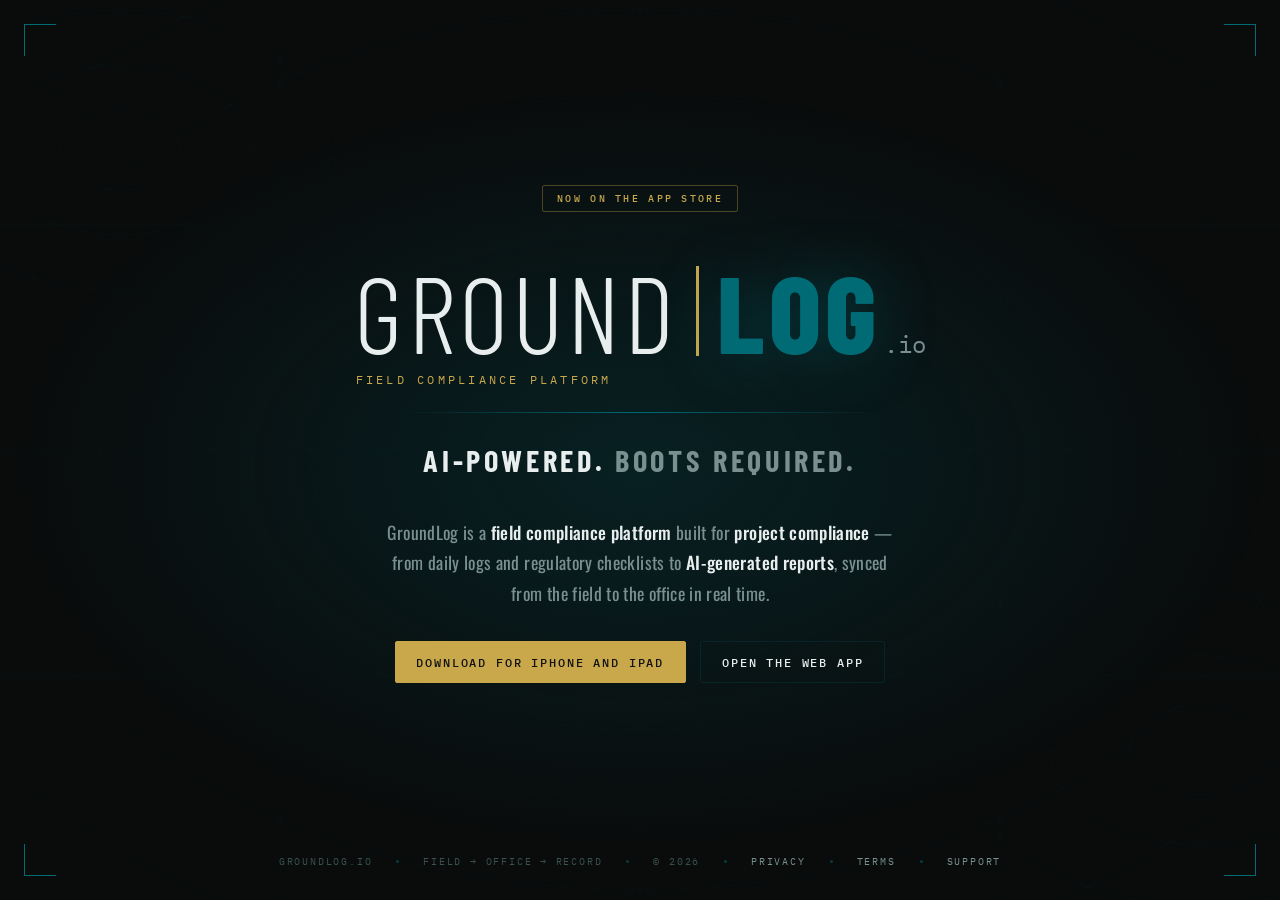
==== index.html @ f44529e0 "Homepage: Now on the App Store (download + web app buttons, footer links to privacy / terms / suppor" ====
<!DOCTYPE html>
<html lang="en">
<head>
  <meta charset="UTF-8" />
  <meta name="viewport" content="width=device-width, initial-scale=1.0" />
  <title>GroundLog — AI-powered. Boots required.</title>
  <meta name="description" content="GroundLog is the field compliance platform built for environmental inspectors. AI-powered reporting, built from the ground up." />
  <link rel="preconnect" href="https://fonts.googleapis.com" />
  <link rel="preconnect" href="https://fonts.gstatic.com" crossorigin />
  <link href="https://fonts.googleapis.com/css2?family=Barlow+Condensed:wght@300;400;600;700;800;900&family=IBM+Plex+Mono:wght@400;500&family=Oswald:wght@400;500;600;700&display=swap" rel="stylesheet" />
  <style>
    *, *::before, *::after { box-sizing: border-box; margin: 0; padding: 0; }

    :root {
      --green: #006B75;
      --green-light: #00929f;
      --green-glow: rgba(0, 107, 117, 0.18);
      --amber: #C9A84C;
      --bg: #0a0c0c;
      --bg-2: #0f1313;
      --surface: #131818;
      --text: #e8eded;
      --text-muted: #7a9090;
      --border: rgba(0, 107, 117, 0.2);
    }

    html, body {
      height: 100%;
      background: var(--bg);
      color: var(--text);
      font-family: 'Oswald', sans-serif;
      overflow: hidden;
    }

    /* === TOPO TEXTURE BACKGROUND === */
    .bg-canvas {
      position: fixed;
      inset: 0;
      z-index: 0;
      overflow: hidden;
    }

    .bg-canvas svg {
      width: 100%;
      height: 100%;
      opacity: 0.09;
    }

    /* Radial glow center */
    .bg-glow {
      position: fixed;
      inset: 0;
      z-index: 1;
      background: radial-gradient(ellipse 70% 60% at 50% 52%, rgba(0,107,117,0.22) 0%, transparent 70%);
      pointer-events: none;
    }

    /* Horizontal scan line */
    .scan-line {
      position: fixed;
      left: 0; right: 0;
      height: 1px;
      background: linear-gradient(90deg, transparent, var(--green), transparent);
      opacity: 0;
      z-index: 2;
      animation: scan 8s ease-in-out infinite;
    }
    @keyframes scan {
      0%   { top: -2%; opacity: 0; }
      5%   { opacity: 0.4; }
      95%  { opacity: 0.15; }
      100% { top: 102%; opacity: 0; }
    }

    /* === LAYOUT === */
    .page {
      position: relative;
      z-index: 10;
      height: 100vh;
      display: flex;
      flex-direction: column;
      align-items: center;
      justify-content: center;
      padding: 2rem;
      gap: 0;
    }

    /* === BADGE === */
    .badge {
      font-family: 'IBM Plex Mono', monospace;
      font-size: 0.65rem;
      font-weight: 500;
      letter-spacing: 0.22em;
      text-transform: uppercase;
      color: var(--amber);
      border: 1px solid rgba(201, 168, 76, 0.35);
      padding: 0.35rem 0.9rem;
      border-radius: 2px;
      margin-bottom: 2.8rem;
      opacity: 0;
      animation: fadeUp 0.6s ease forwards 0.2s;
    }

    /* === WORDMARK === */
    .wordmark {
      display: flex;
      flex-direction: column;
      align-items: flex-start;
      gap: 0;
      margin-bottom: 1.6rem;
      opacity: 0;
      animation: fadeUp 0.7s ease forwards 0.5s;
    }

    .wordmark-row {
      display: flex;
      align-items: center;
      gap: 0;
      line-height: 1;
    }

    .wordmark-ground {
      font-family: 'Barlow Condensed', sans-serif;
      font-weight: 300;
      font-size: clamp(3.2rem, 10vw, 6.8rem);
      letter-spacing: 0.04em;
      color: var(--text);
      text-transform: uppercase;
    }

    .wordmark-bar {
      width: 3px;
      height: clamp(2.8rem, 8vw, 5.6rem);
      background: var(--amber);
      margin: 0 clamp(0.6rem, 1.5vw, 1.1rem);
      flex-shrink: 0;
    }

    .wordmark-log {
      font-family: 'Barlow Condensed', sans-serif;
      font-weight: 800;
      font-size: clamp(3.2rem, 10vw, 6.8rem);
      letter-spacing: 0.04em;
      color: var(--green);
      text-transform: uppercase;
      text-shadow: 0 0 60px rgba(0, 107, 117, 0.45);
    }

    .wordmark-io {
      font-family: 'IBM Plex Mono', monospace;
      font-weight: 400;
      font-size: clamp(0.9rem, 2.2vw, 1.5rem);
      color: var(--text-muted);
      align-self: flex-end;
      margin-bottom: 0.6rem;
      margin-left: 0.2rem;
    }

    .wordmark-sub {
      font-family: 'IBM Plex Mono', monospace;
      font-weight: 400;
      font-size: clamp(0.55rem, 1.1vw, 0.72rem);
      letter-spacing: 0.28em;
      text-transform: uppercase;
      color: var(--amber);
      margin-top: 0.4rem;
      padding-left: 0.1rem;
    }

    /* === RULE === */
    .rule {
      width: clamp(200px, 40vw, 480px);
      height: 1px;
      background: linear-gradient(90deg, transparent, var(--green), transparent);
      margin-bottom: 1.8rem;
      opacity: 0;
      animation: fadeIn 0.8s ease forwards 0.9s;
    }

    /* === TAGLINE === */
    .tagline {
      font-family: 'Barlow Condensed', sans-serif;
      font-weight: 700;
      font-size: clamp(1.1rem, 3.2vw, 1.9rem);
      letter-spacing: 0.12em;
      text-transform: uppercase;
      color: var(--text-muted);
      margin-bottom: 2.4rem;
      opacity: 0;
      animation: fadeUp 0.7s ease forwards 1s;
    }

    .tagline span {
      color: var(--text);
    }

    /* === DESCRIPTION === */
    .description {
      font-family: 'Oswald', sans-serif;
      font-weight: 400;
      font-size: clamp(0.9rem, 1.6vw, 1.1rem);
      line-height: 1.75;
      color: var(--text-muted);
      text-align: center;
      max-width: 520px;
      letter-spacing: 0.02em;
      margin-bottom: 3.2rem;
      opacity: 0;
      animation: fadeUp 0.7s ease forwards 1.2s;
    }

    .cta-row {
      display: flex;
      flex-wrap: wrap;
      justify-content: center;
      gap: 0.9rem;
      margin-top: -1.2rem;
      margin-bottom: 2rem;
      opacity: 0;
      animation: fadeUp 0.7s ease forwards 1.5s;
    }

    .cta {
      font-family: 'IBM Plex Mono', monospace;
      font-size: 0.72rem;
      font-weight: 500;
      letter-spacing: 0.16em;
      text-transform: uppercase;
      text-decoration: none;
      color: var(--text);
      border: 1px solid var(--border);
      padding: 0.8rem 1.3rem;
      border-radius: 2px;
      transition: border-color 0.2s ease, color 0.2s ease, background 0.2s ease;
    }

    .cta:hover, .cta:focus-visible { border-color: var(--green-light); color: #fff; }

    .cta-primary { color: #121212; background: var(--amber); border-color: var(--amber); }

    .cta-primary:hover, .cta-primary:focus-visible { background: #d8b95f; border-color: #d8b95f; color: #121212; }

    a.footer-item { color: var(--text-muted); text-decoration: none; transition: color 0.2s ease; }

    a.footer-item:hover, a.footer-item:focus-visible { color: var(--green-light); }

    .description strong {
      color: var(--text);
      font-weight: 500;
    }

    /* === FOOTER LINE === */
    .footer {
      position: fixed;
      bottom: 2rem;
      left: 0; right: 0;
      z-index: 10;
      display: flex;
      justify-content: center;
      align-items: center;
      gap: 1.5rem;
      opacity: 0;
      animation: fadeIn 0.8s ease forwards 1.6s;
    }

    .footer-item {
      font-family: 'IBM Plex Mono', monospace;
      font-size: 0.62rem;
      letter-spacing: 0.18em;
      text-transform: uppercase;
      color: #3a5050;
    }

    .footer-dot {
      width: 3px;
      height: 3px;
      border-radius: 50%;
      background: var(--green);
      opacity: 0.5;
    }

    /* === CORNER ACCENTS === */
    .corner {
      position: fixed;
      width: 32px;
      height: 32px;
      opacity: 0;
      animation: fadeIn 1s ease forwards 1.8s;
    }
    .corner-tl { top: 1.5rem; left: 1.5rem; border-top: 1px solid var(--green); border-left: 1px solid var(--green); }
    .corner-tr { top: 1.5rem; right: 1.5rem; border-top: 1px solid var(--green); border-right: 1px solid var(--green); }
    .corner-bl { bottom: 1.5rem; left: 1.5rem; border-bottom: 1px solid var(--green); border-left: 1px solid var(--green); }
    .corner-br { bottom: 1.5rem; right: 1.5rem; border-bottom: 1px solid var(--green); border-right: 1px solid var(--green); }

    /* === ANIMATIONS === */
    @keyframes fadeUp {
      from { opacity: 0; transform: translateY(18px); }
      to   { opacity: 1; transform: translateY(0); }
    }
    @keyframes fadeIn {
      from { opacity: 0; }
      to   { opacity: 1; }
    }

    /* === MOBILE === */
    @media (max-width: 480px) {
      html, body { height: auto; min-height: 100%; overflow: auto; }
      .page { justify-content: center; padding: 3rem 1.5rem 1.5rem; min-height: calc(100vh - 6rem); height: auto; }
      .corner { display: none; }
      .footer { position: relative; z-index: 10; bottom: auto; flex-wrap: wrap; gap: 0.8rem 1rem; padding: 0 1.5rem 2rem; }
    }

    @media (max-height: 720px) and (min-width: 481px) {
      html, body { height: auto; min-height: 100%; overflow: auto; }
      .page { height: auto; min-height: calc(100vh - 5rem); }
      .footer { position: relative; z-index: 10; bottom: auto; padding-bottom: 2rem; }
    }
  </style>
</head>
<body>

  <!-- Topographic background -->
  <div class="bg-canvas">
    <svg viewBox="0 0 1440 900" preserveAspectRatio="xMidYMid slice" xmlns="http://www.w3.org/2000/svg">
      <defs>
        <filter id="blur"><feGaussianBlur stdDeviation="0.8"/></filter>
      </defs>
      <g fill="none" stroke="#006B75" stroke-width="0.8" filter="url(#blur)">
        <!-- Topo contour lines -->
        <ellipse cx="720" cy="450" rx="80" ry="50"/>
        <ellipse cx="720" cy="450" rx="160" ry="100"/>
        <ellipse cx="720" cy="450" rx="240" ry="155"/>
        <ellipse cx="720" cy="450" rx="330" ry="215"/>
        <ellipse cx="720" cy="450" rx="430" ry="280"/>
        <ellipse cx="720" cy="450" rx="540" ry="355"/>
        <ellipse cx="720" cy="450" rx="660" ry="440"/>
        <ellipse cx="720" cy="450" rx="790" ry="530"/>
        <ellipse cx="720" cy="450" rx="940" ry="625"/>
        <ellipse cx="720" cy="450" rx="1110" ry="730"/>
        <ellipse cx="720" cy="450" rx="1310" ry="850"/>
        <!-- Off-center secondary cluster -->
        <ellipse cx="200" cy="150" rx="60" ry="40"/>
        <ellipse cx="200" cy="150" rx="130" ry="85"/>
        <ellipse cx="200" cy="150" rx="210" ry="140"/>
        <ellipse cx="1280" cy="750" rx="70" ry="45"/>
        <ellipse cx="1280" cy="750" rx="150" ry="95"/>
        <ellipse cx="1280" cy="750" rx="240" ry="155"/>
        <!-- Grid overlay -->
        <line x1="0" y1="225" x2="1440" y2="225"/>
        <line x1="0" y1="450" x2="1440" y2="450"/>
        <line x1="0" y1="675" x2="1440" y2="675"/>
        <line x1="360" y1="0" x2="360" y2="900"/>
        <line x1="720" y1="0" x2="720" y2="900"/>
        <line x1="1080" y1="0" x2="1080" y2="900"/>
      </g>
    </svg>
  </div>

  <div class="bg-glow"></div>
  <div class="scan-line"></div>

  <!-- Corner accents -->
  <div class="corner corner-tl"></div>
  <div class="corner corner-tr"></div>
  <div class="corner corner-bl"></div>
  <div class="corner corner-br"></div>

  <!-- Main content -->
  <div class="page">

    <div class="badge">Now on the App Store</div>

    <div class="wordmark">
      <div class="wordmark-row">
        <span class="wordmark-ground">Ground</span>
        <div class="wordmark-bar"></div>
        <span class="wordmark-log">Log</span>
        <span class="wordmark-io">.io</span>
      </div>
      <div class="wordmark-sub">Field Compliance Platform</div>
    </div>

    <div class="rule"></div>

    <div class="tagline"><span>AI-powered.</span> Boots required.</div>

    <p class="description">
      GroundLog is a <strong>field compliance platform</strong> built for <strong>project compliance</strong> — from daily logs and regulatory checklists to <strong>AI-generated reports</strong>, synced from the field to the office in real time.
    </p>

    <div class="cta-row">
      <a class="cta cta-primary" href="https://apps.apple.com/us/app/id6766680599">Download for iPhone and iPad</a>
      <a class="cta" href="https://app.groundlog.io">Open the web app</a>
    </div>

  </div>

  <div class="footer">
    <span class="footer-item">groundlog.io</span>
    <div class="footer-dot"></div>
    <span class="footer-item">Field &rarr; Office &rarr; Record</span>
    <div class="footer-dot"></div>
    <span class="footer-item">&copy; 2026</span>
    <div class="footer-dot"></div>
    <a class="footer-item" href="/privacy/">Privacy</a>
    <div class="footer-dot"></div>
    <a class="footer-item" href="/terms/">Terms</a>
    <div class="footer-dot"></div>
    <a class="footer-item" href="/support/">Support</a>
  </div>

</body>
</html>
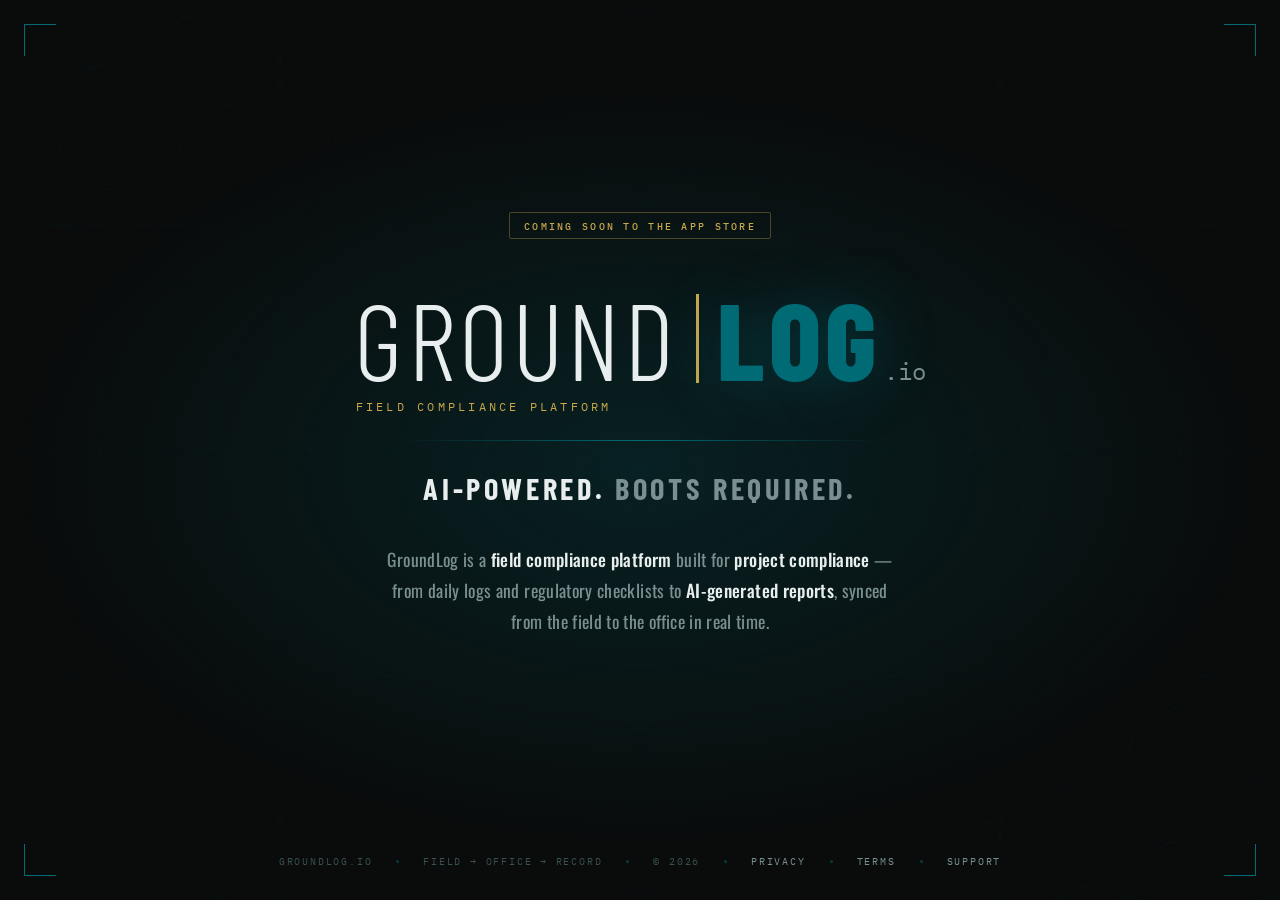
==== commit 3c9d8580: "Homepage pre-release state: badge reads Coming soon, download / web app buttons hidden until the App" ====
--- a/index.html
+++ b/index.html
@@ -208,6 +208,8 @@
       opacity: 0;
       animation: fadeUp 0.7s ease forwards 1.2s;
     }
+
+    .cta-row[hidden] { display: none; }
 
     .cta-row {
       display: flex;
@@ -368,7 +370,7 @@
   <!-- Main content -->
   <div class="page">
 
-    <div class="badge">Now on the App Store</div>
+    <div class="badge">Coming soon to the App Store</div>
 
     <div class="wordmark">
       <div class="wordmark-row">
@@ -388,7 +390,7 @@
       GroundLog is a <strong>field compliance platform</strong> built for <strong>project compliance</strong> — from daily logs and regulatory checklists to <strong>AI-generated reports</strong>, synced from the field to the office in real time.
     </p>
 
-    <div class="cta-row">
+    <div class="cta-row" hidden>
       <a class="cta cta-primary" href="https://apps.apple.com/us/app/id6766680599">Download for iPhone and iPad</a>
       <a class="cta" href="https://app.groundlog.io">Open the web app</a>
     </div>
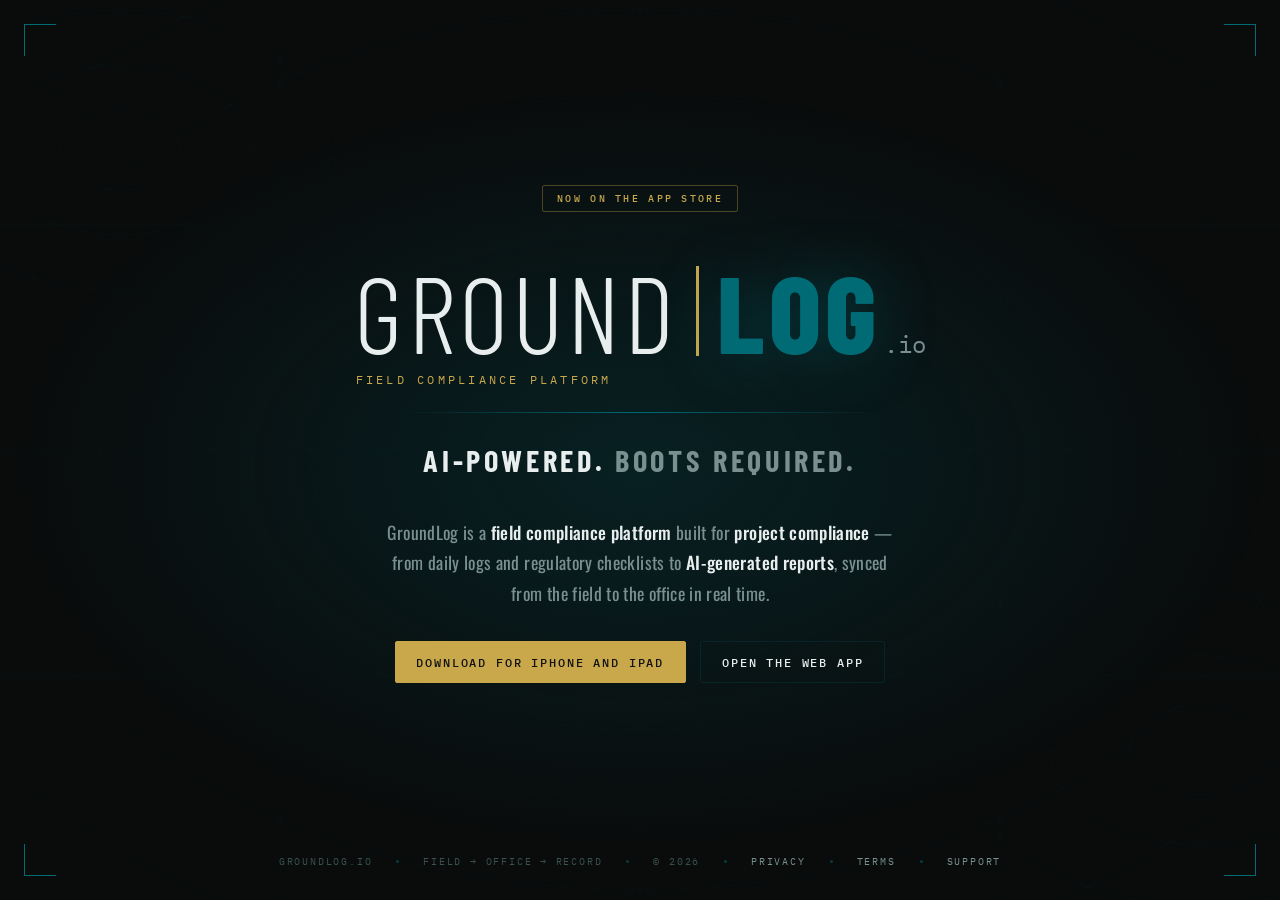
==== commit 70fcd6b5: "Revert "Homepage pre-release state: badge reads Coming soon, download / web app buttons hidden until" ====
--- a/index.html
+++ b/index.html
@@ -208,8 +208,6 @@
       opacity: 0;
       animation: fadeUp 0.7s ease forwards 1.2s;
     }
-
-    .cta-row[hidden] { display: none; }
 
     .cta-row {
       display: flex;
@@ -370,7 +368,7 @@
   <!-- Main content -->
   <div class="page">
 
-    <div class="badge">Coming soon to the App Store</div>
+    <div class="badge">Now on the App Store</div>
 
     <div class="wordmark">
       <div class="wordmark-row">
@@ -390,7 +388,7 @@
       GroundLog is a <strong>field compliance platform</strong> built for <strong>project compliance</strong> — from daily logs and regulatory checklists to <strong>AI-generated reports</strong>, synced from the field to the office in real time.
     </p>
 
-    <div class="cta-row" hidden>
+    <div class="cta-row">
       <a class="cta cta-primary" href="https://apps.apple.com/us/app/id6766680599">Download for iPhone and iPad</a>
       <a class="cta" href="https://app.groundlog.io">Open the web app</a>
     </div>
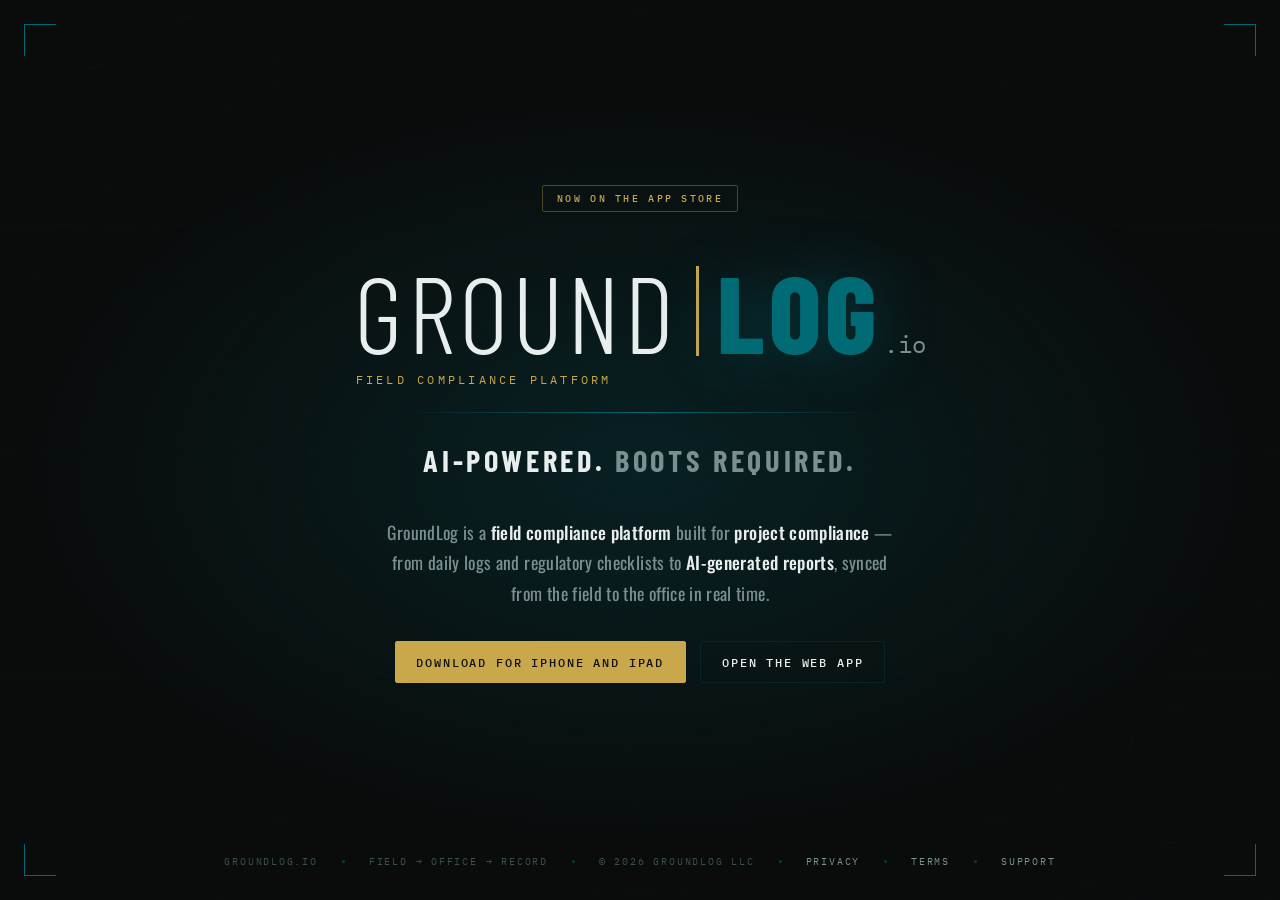
==== commit 4b560848: "Terms + Privacy name GroundLog LLC (PA LLC), effective 2026-09-17; footer copyright Co-Authored-By: " ====
--- a/index.html
+++ b/index.html
@@ -400,7 +400,7 @@
     <div class="footer-dot"></div>
     <span class="footer-item">Field &rarr; Office &rarr; Record</span>
     <div class="footer-dot"></div>
-    <span class="footer-item">&copy; 2026</span>
+    <span class="footer-item">&copy; 2026 GroundLog LLC</span>
     <div class="footer-dot"></div>
     <a class="footer-item" href="/privacy/">Privacy</a>
     <div class="footer-dot"></div>
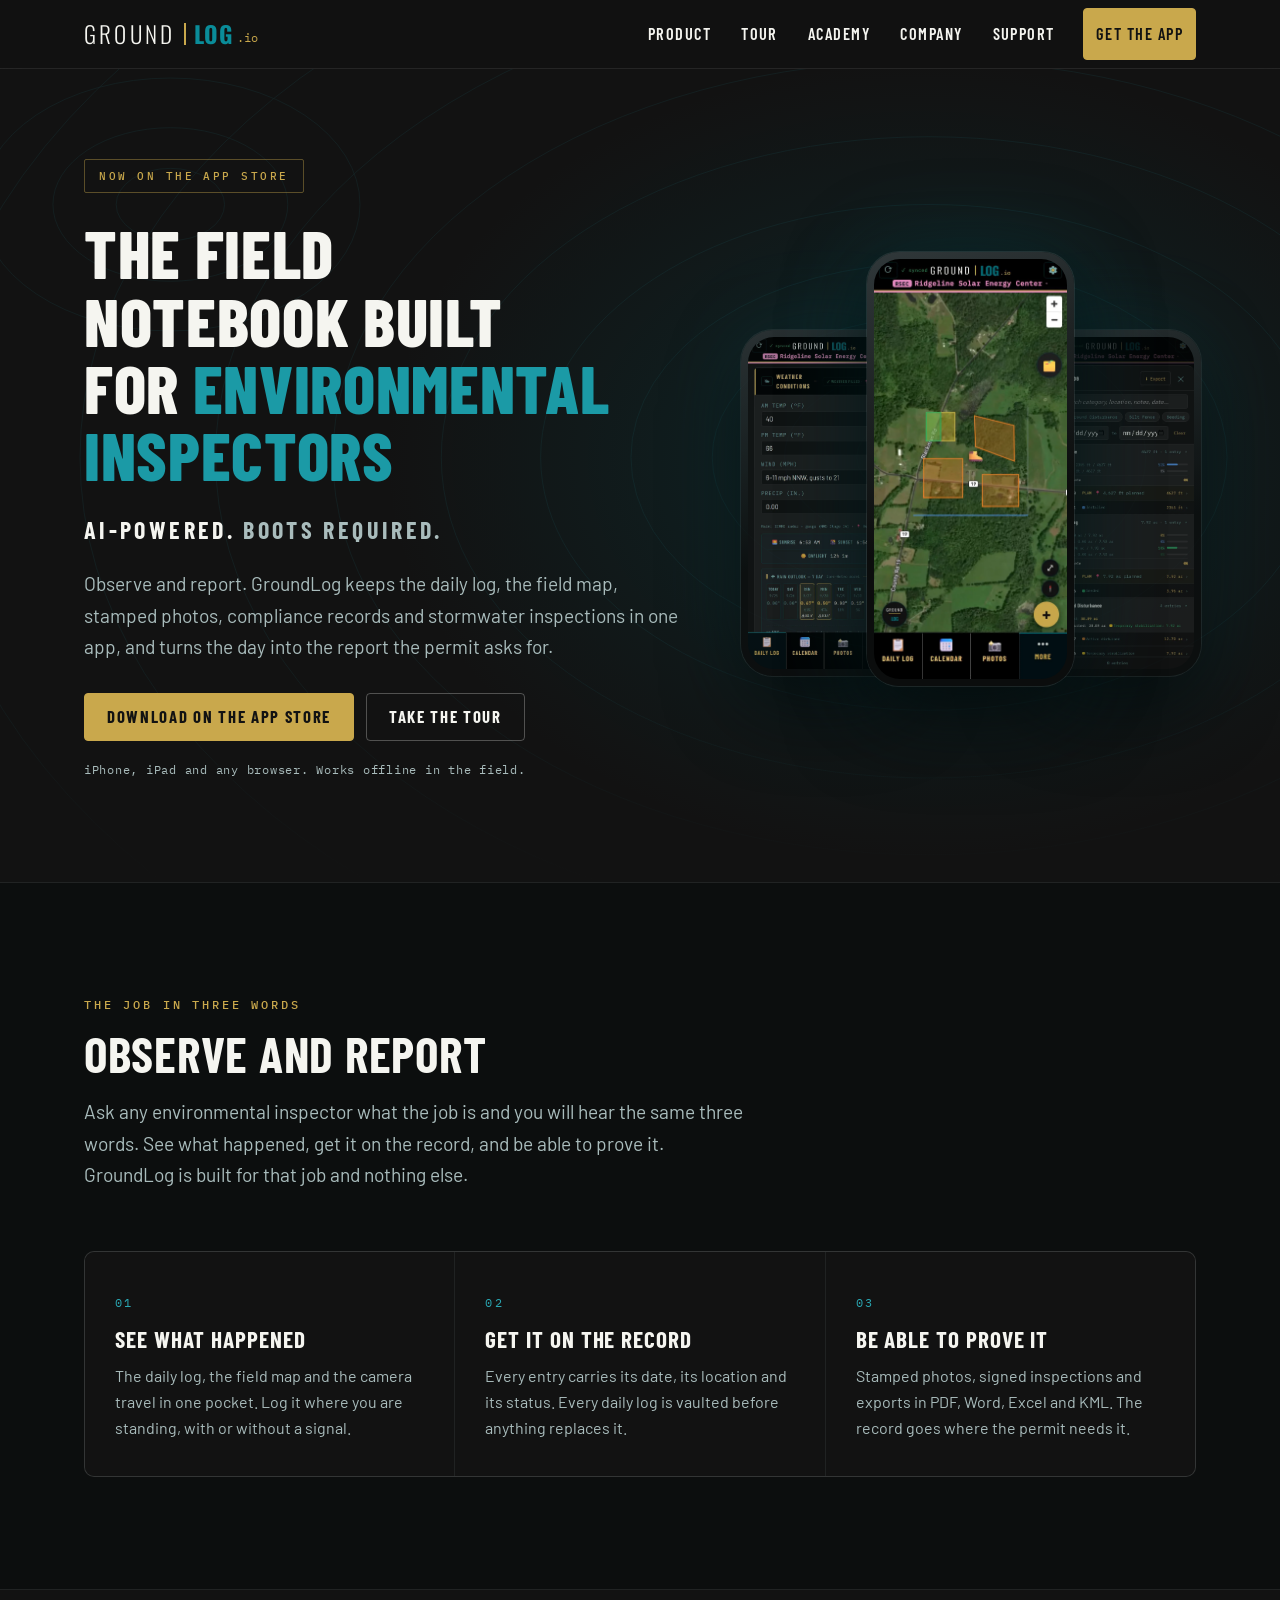
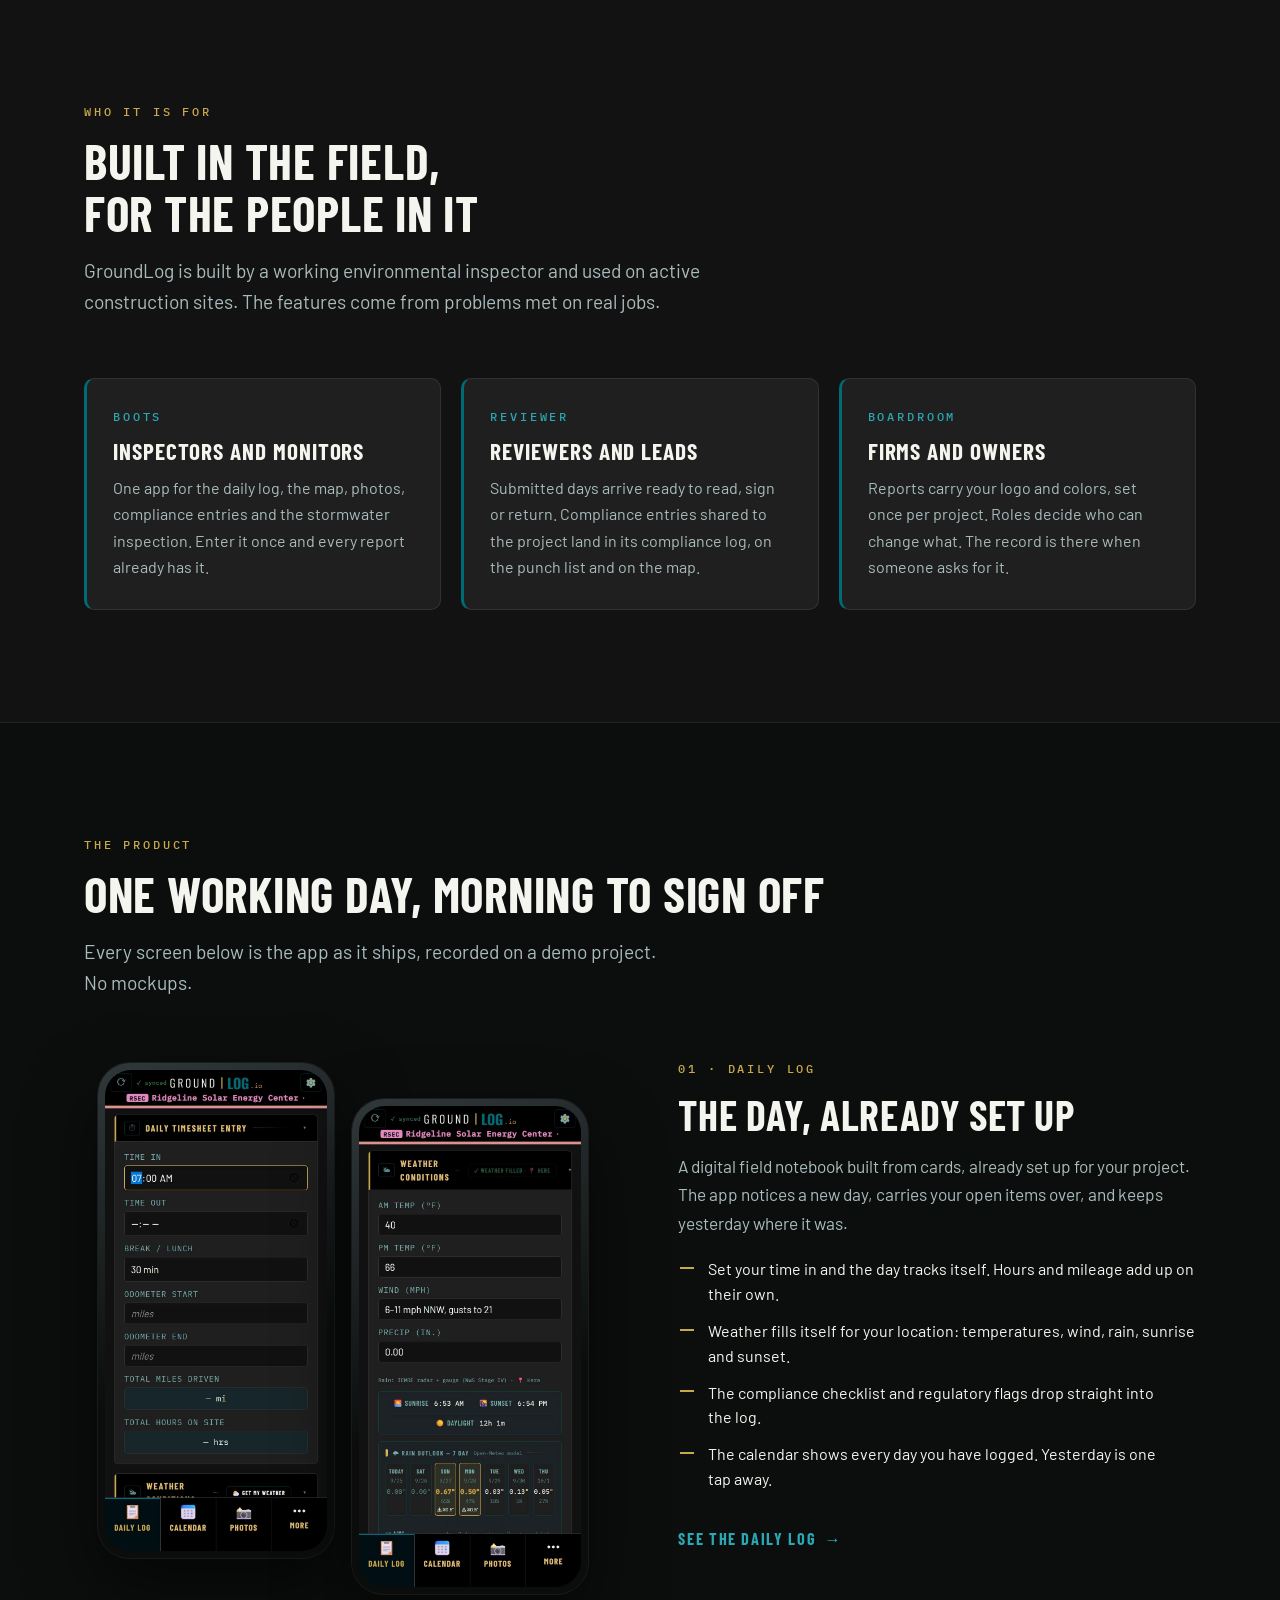
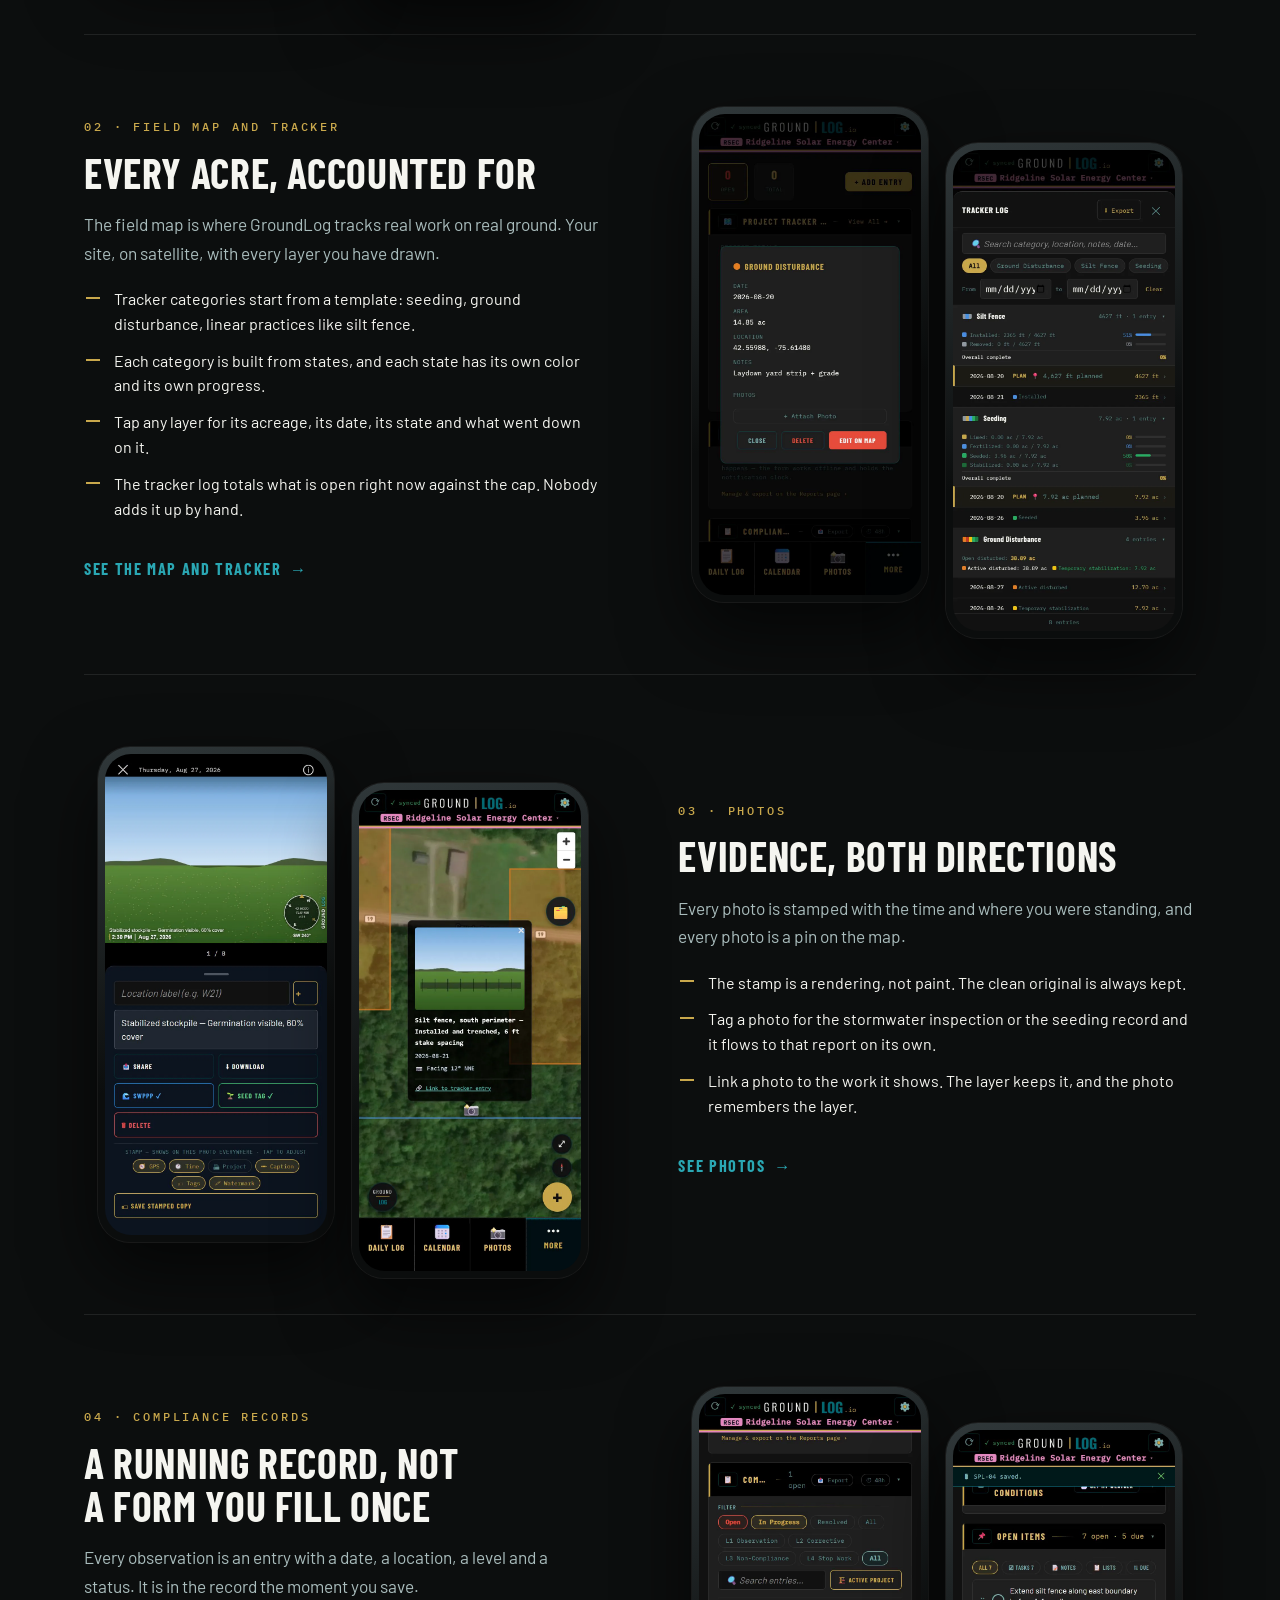
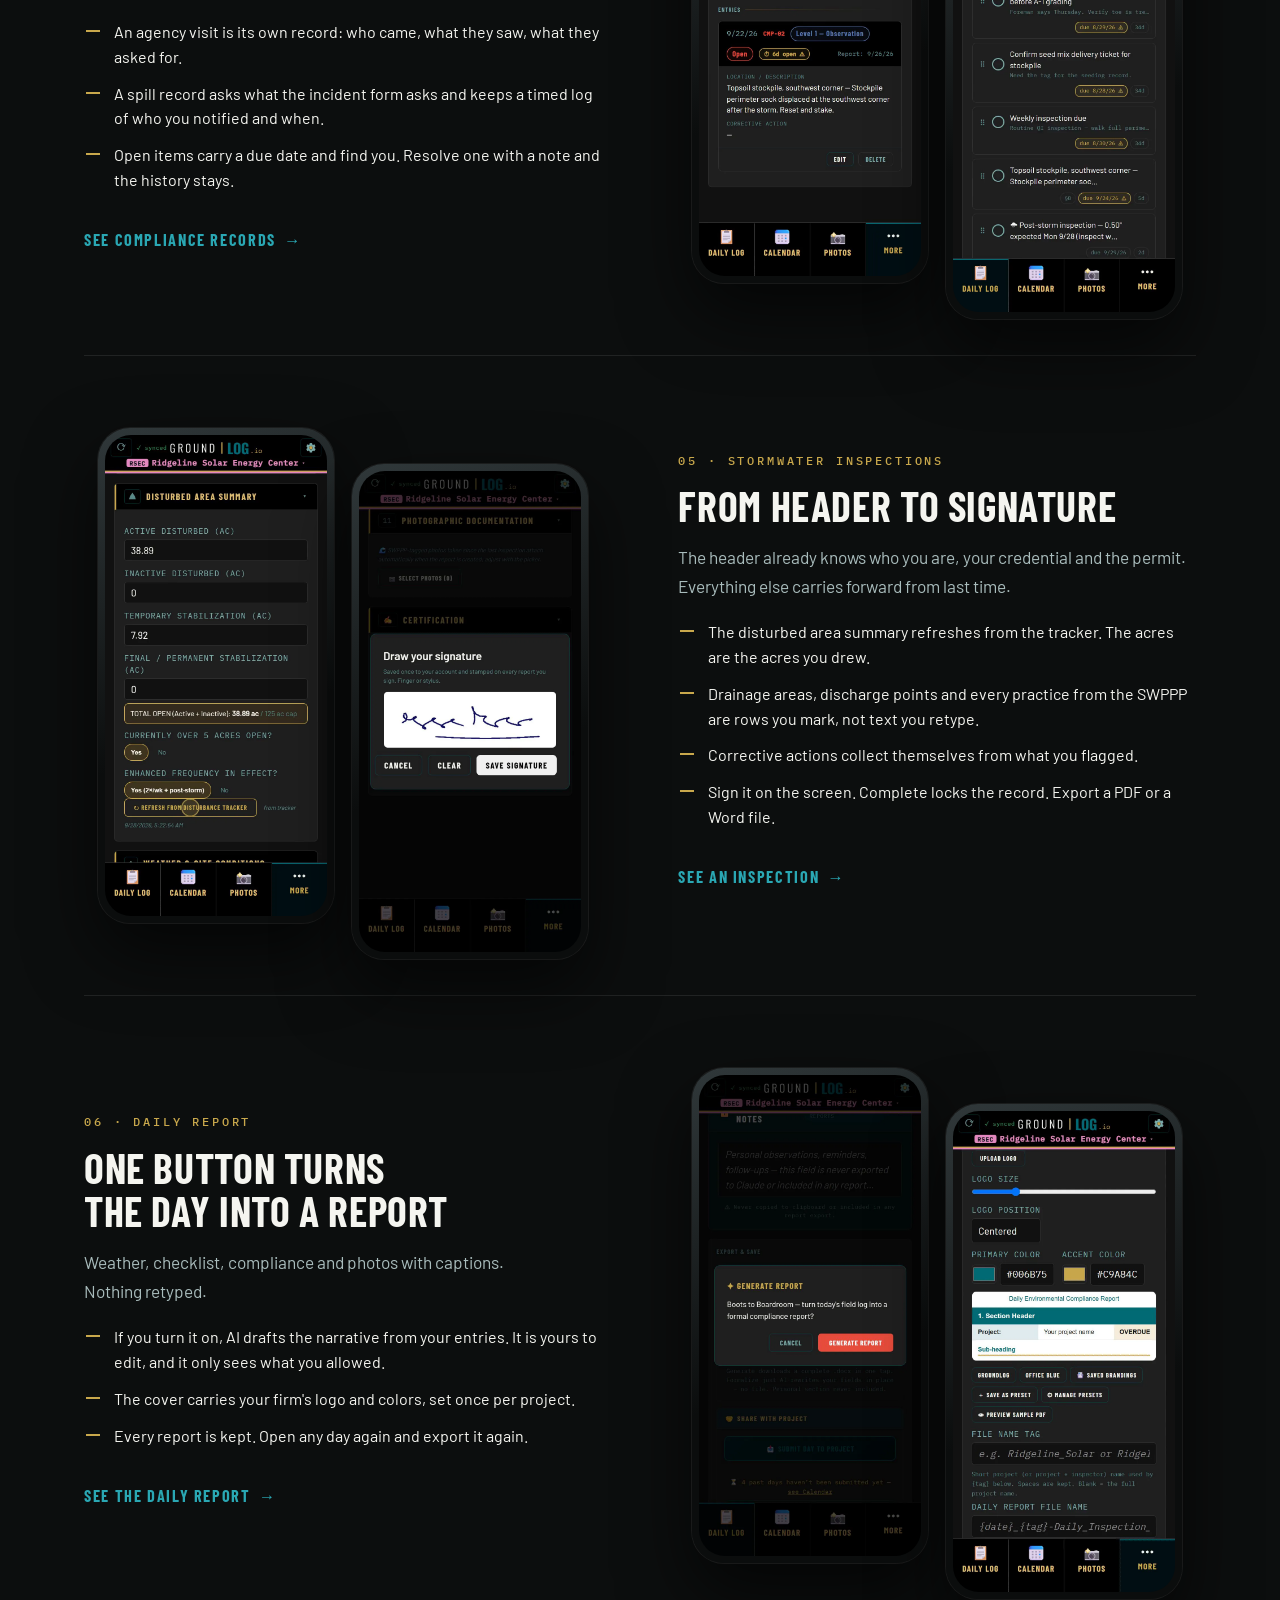
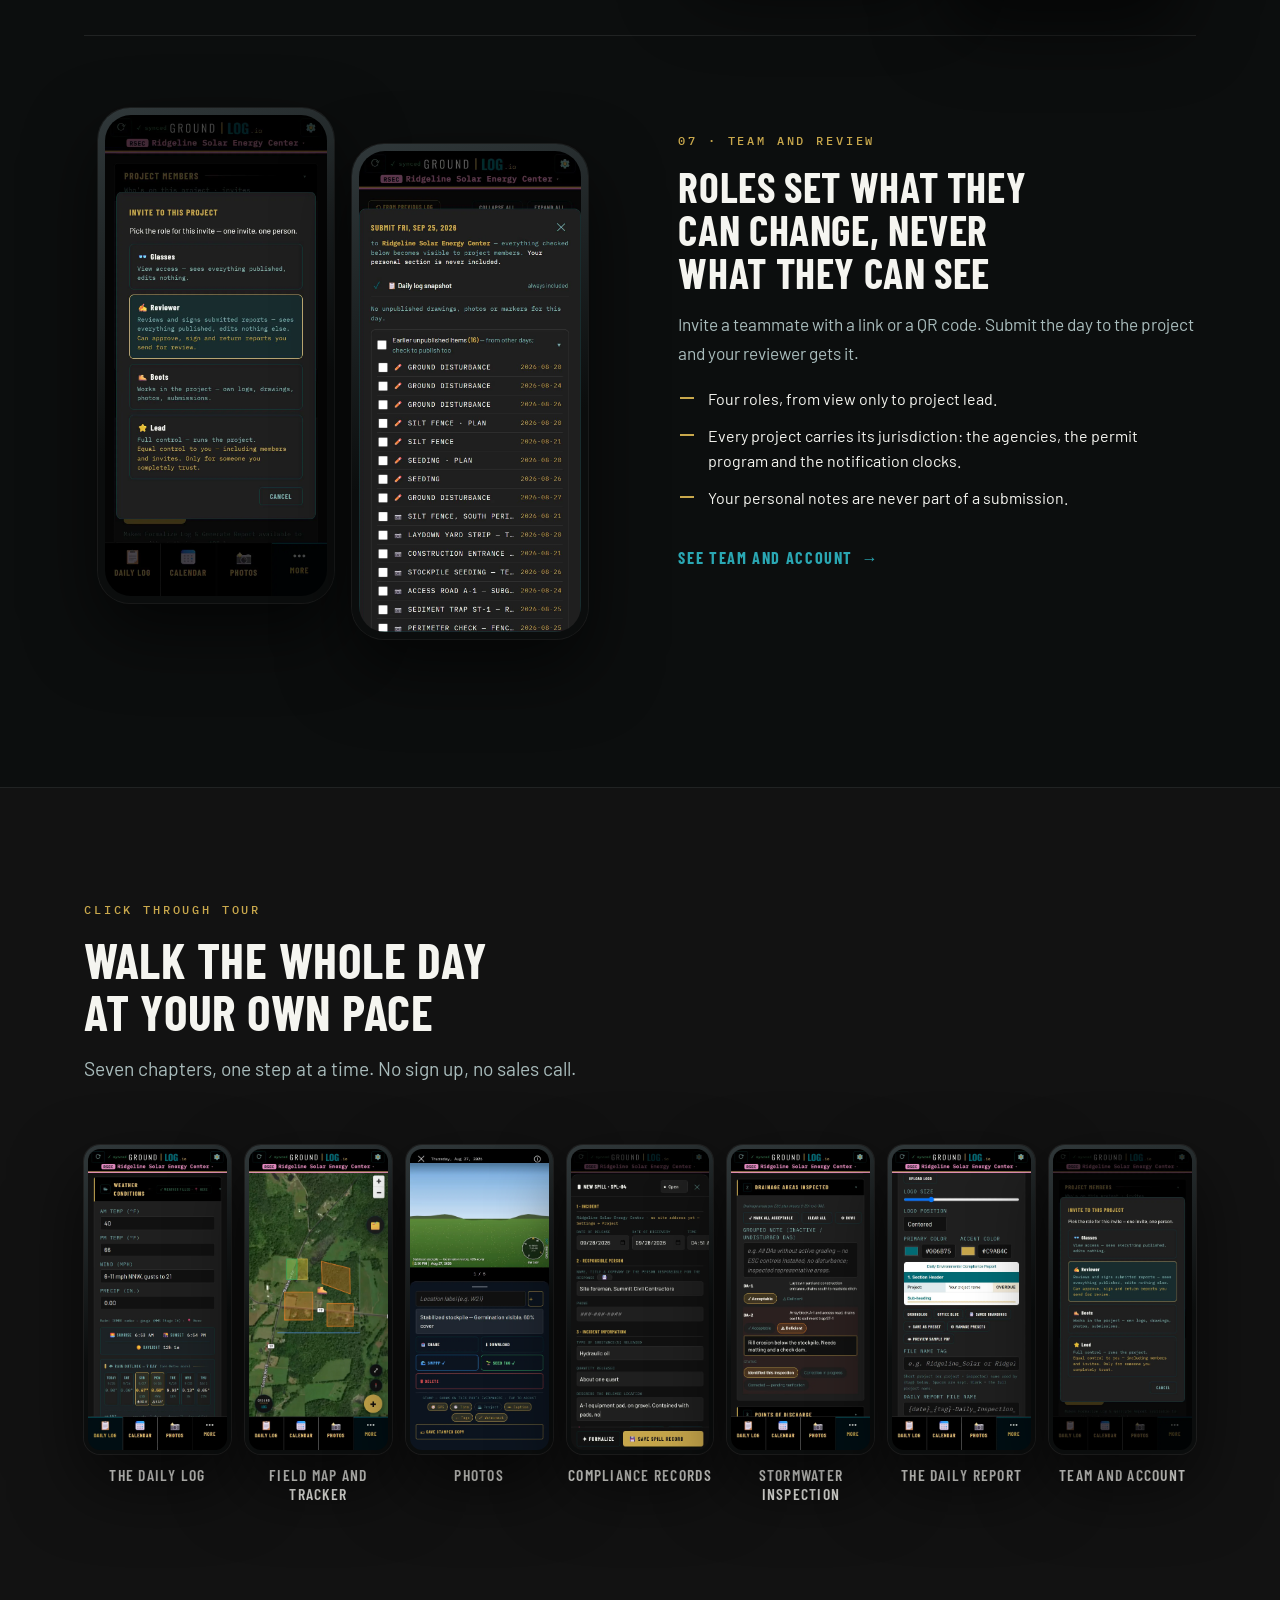
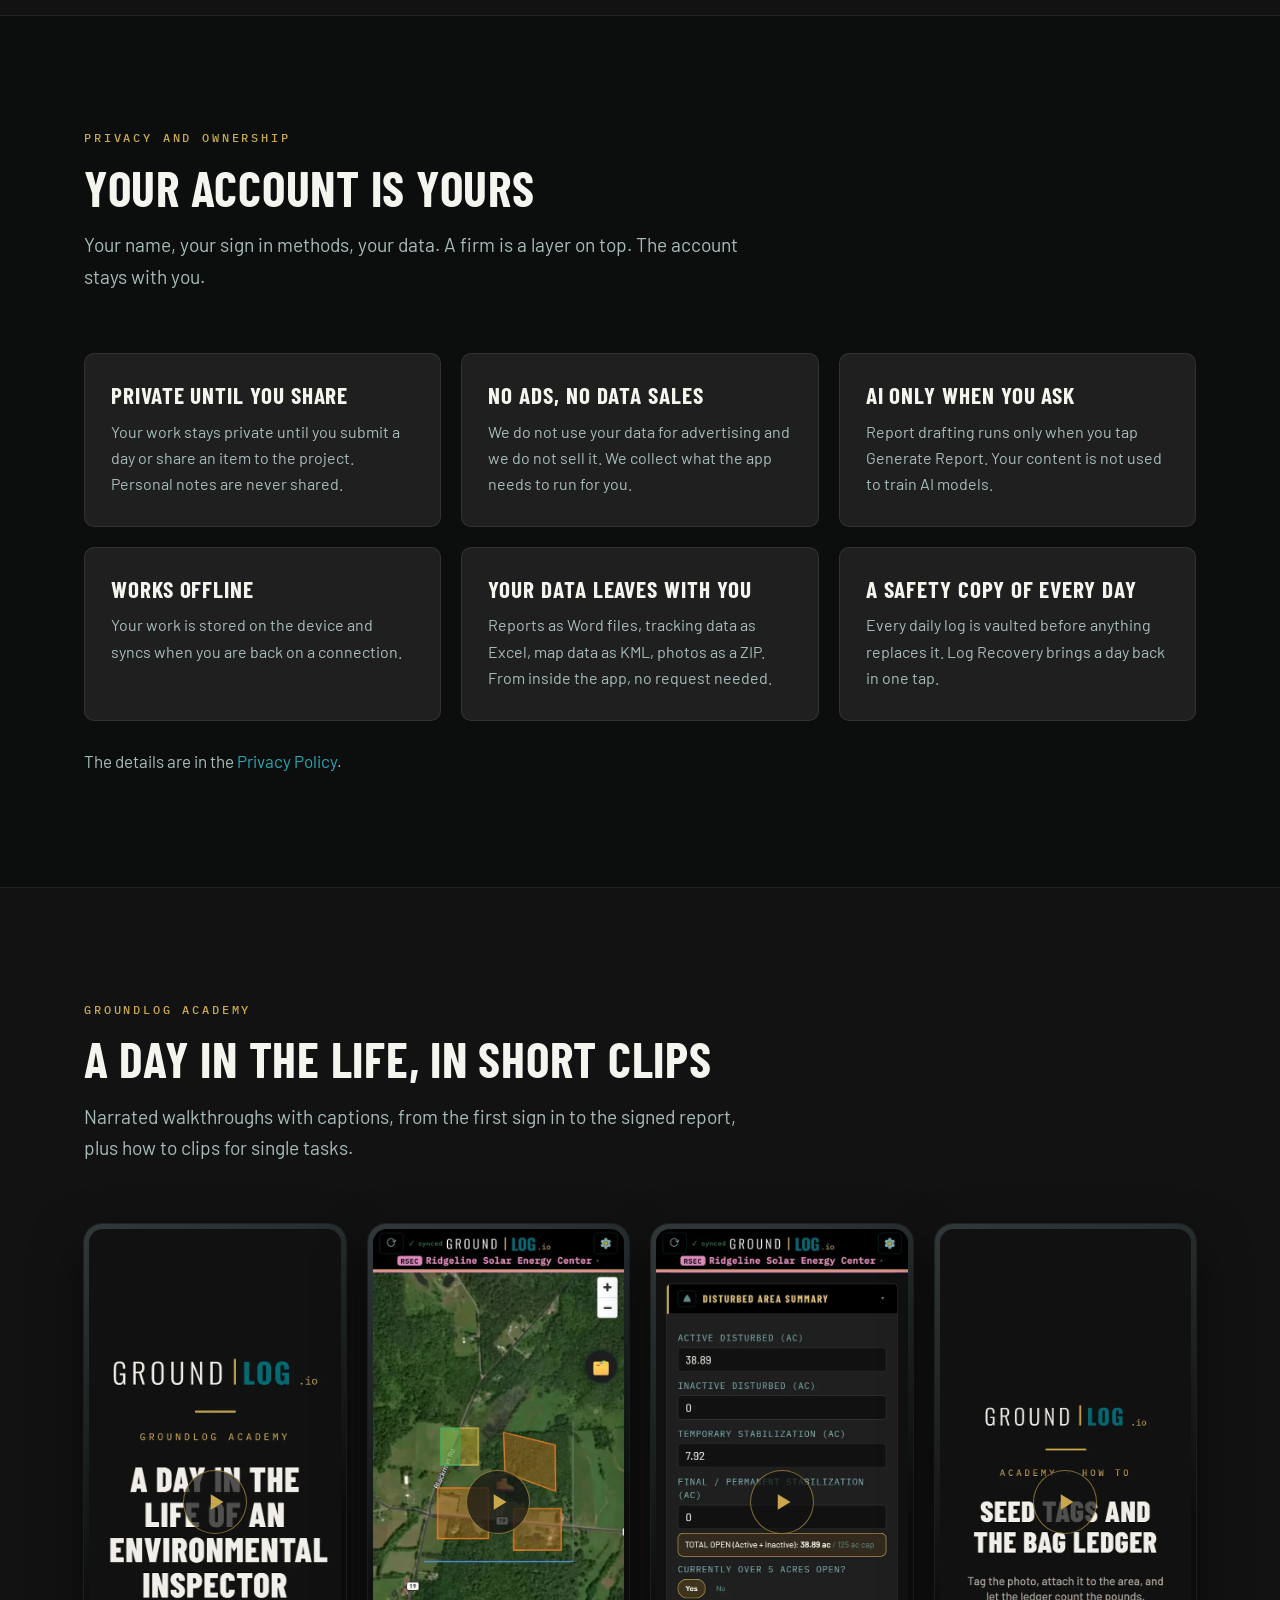
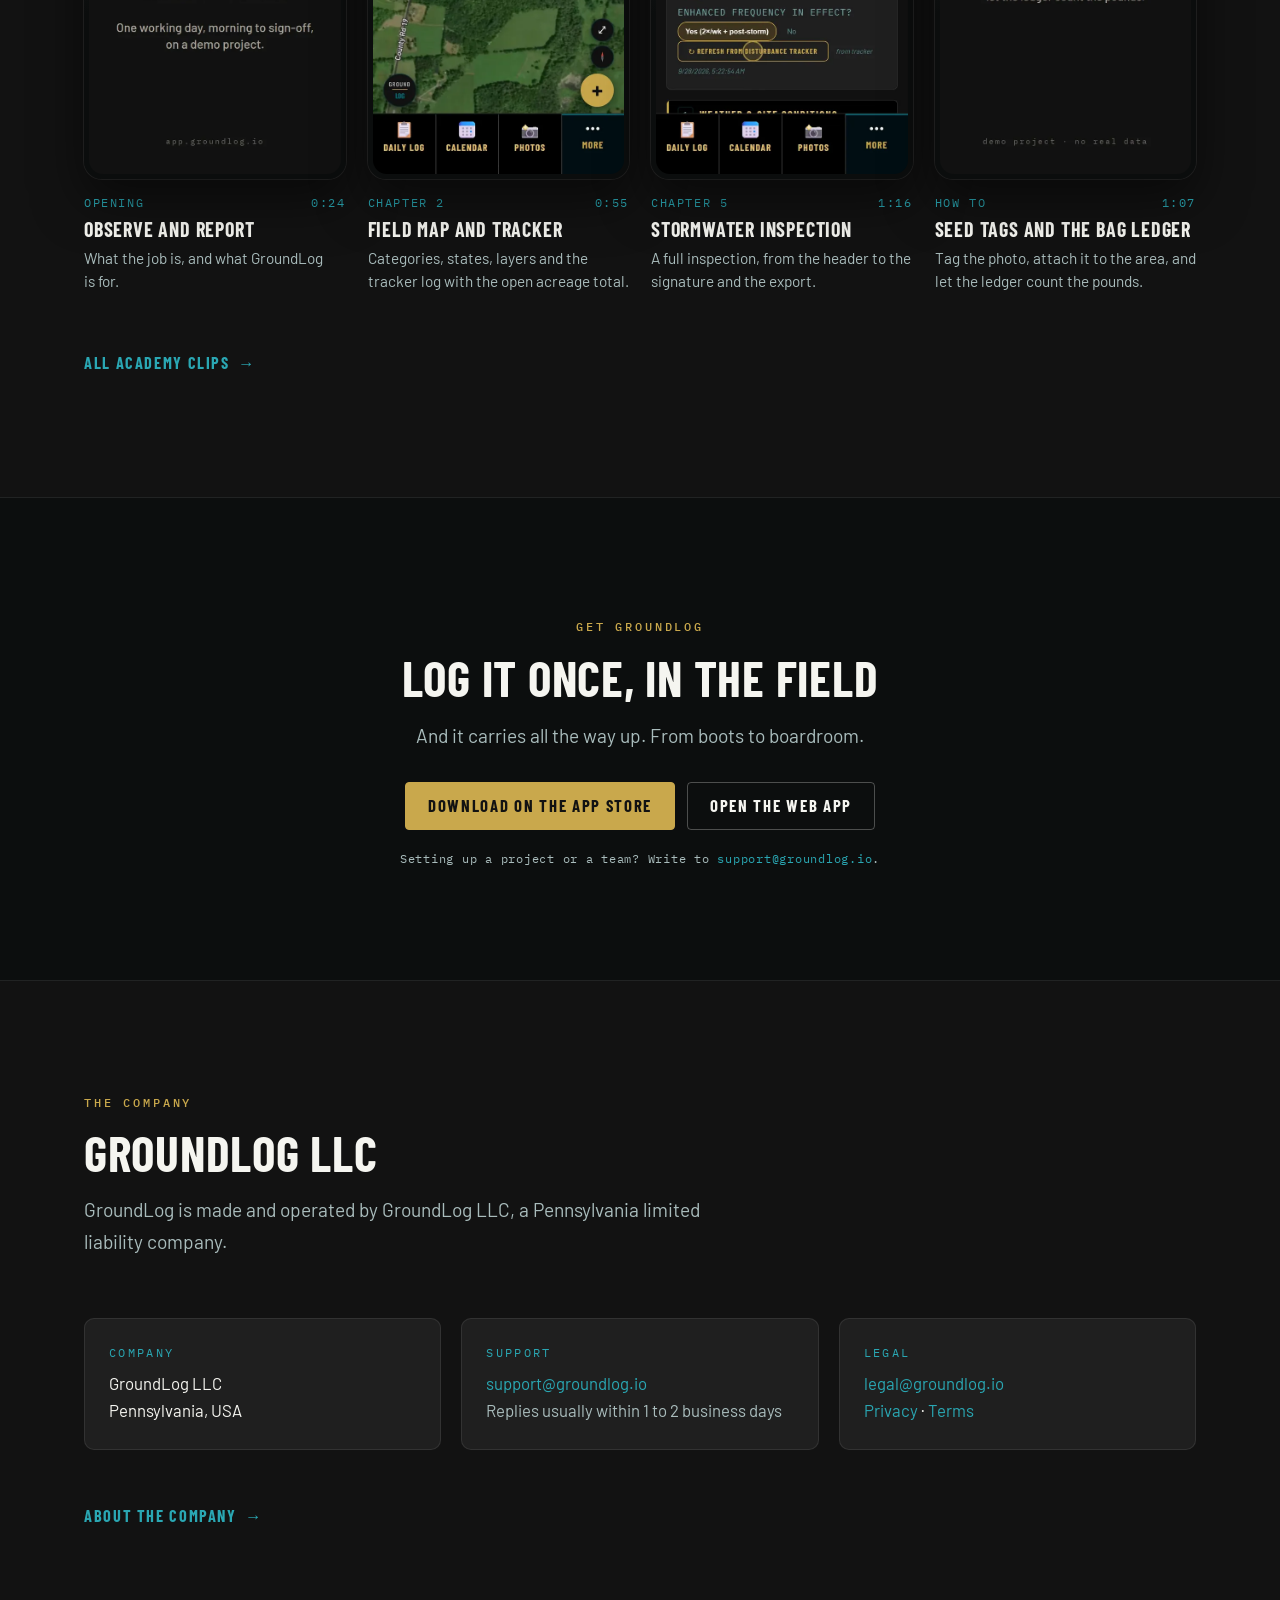
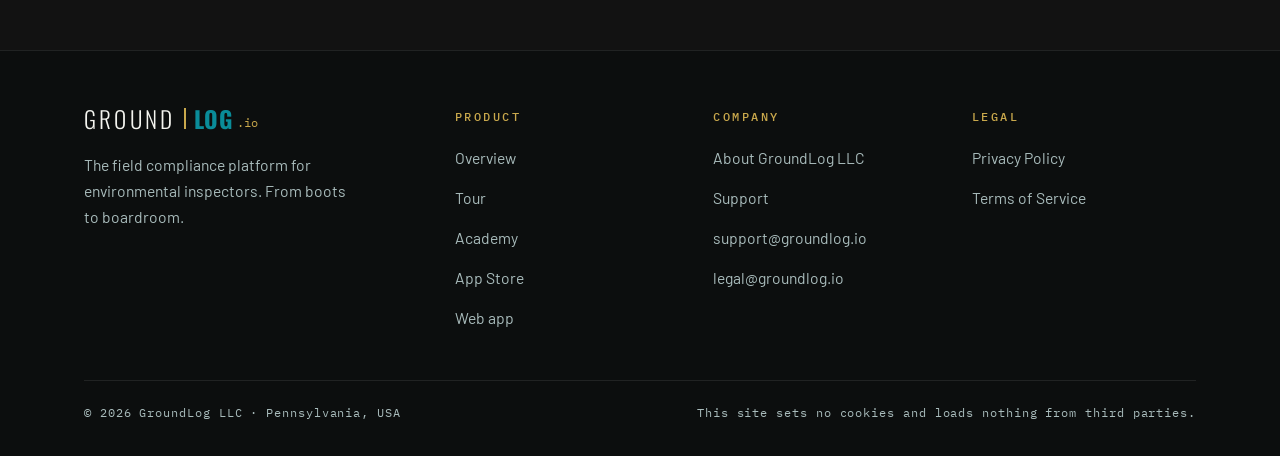
==== commit f8a35de1: "Site build out: home, click through tour, Academy, company page Home page grows from one screen to a" ====
--- a/index.html
+++ b/index.html
@@ -1,413 +1,442 @@
 <!DOCTYPE html>
 <html lang="en">
 <head>
-  <meta charset="UTF-8" />
-  <meta name="viewport" content="width=device-width, initial-scale=1.0" />
-  <title>GroundLog — AI-powered. Boots required.</title>
-  <meta name="description" content="GroundLog is the field compliance platform built for environmental inspectors. AI-powered reporting, built from the ground up." />
-  <link rel="preconnect" href="https://fonts.googleapis.com" />
-  <link rel="preconnect" href="https://fonts.gstatic.com" crossorigin />
-  <link href="https://fonts.googleapis.com/css2?family=Barlow+Condensed:wght@300;400;600;700;800;900&family=IBM+Plex+Mono:wght@400;500&family=Oswald:wght@400;500;600;700&display=swap" rel="stylesheet" />
-  <style>
-    *, *::before, *::after { box-sizing: border-box; margin: 0; padding: 0; }
-
-    :root {
-      --green: #006B75;
-      --green-light: #00929f;
-      --green-glow: rgba(0, 107, 117, 0.18);
-      --amber: #C9A84C;
-      --bg: #0a0c0c;
-      --bg-2: #0f1313;
-      --surface: #131818;
-      --text: #e8eded;
-      --text-muted: #7a9090;
-      --border: rgba(0, 107, 117, 0.2);
-    }
-
-    html, body {
-      height: 100%;
-      background: var(--bg);
-      color: var(--text);
-      font-family: 'Oswald', sans-serif;
-      overflow: hidden;
-    }
-
-    /* === TOPO TEXTURE BACKGROUND === */
-    .bg-canvas {
-      position: fixed;
-      inset: 0;
-      z-index: 0;
-      overflow: hidden;
-    }
-
-    .bg-canvas svg {
-      width: 100%;
-      height: 100%;
-      opacity: 0.09;
-    }
-
-    /* Radial glow center */
-    .bg-glow {
-      position: fixed;
-      inset: 0;
-      z-index: 1;
-      background: radial-gradient(ellipse 70% 60% at 50% 52%, rgba(0,107,117,0.22) 0%, transparent 70%);
-      pointer-events: none;
-    }
-
-    /* Horizontal scan line */
-    .scan-line {
-      position: fixed;
-      left: 0; right: 0;
-      height: 1px;
-      background: linear-gradient(90deg, transparent, var(--green), transparent);
-      opacity: 0;
-      z-index: 2;
-      animation: scan 8s ease-in-out infinite;
-    }
-    @keyframes scan {
-      0%   { top: -2%; opacity: 0; }
-      5%   { opacity: 0.4; }
-      95%  { opacity: 0.15; }
-      100% { top: 102%; opacity: 0; }
-    }
-
-    /* === LAYOUT === */
-    .page {
-      position: relative;
-      z-index: 10;
-      height: 100vh;
-      display: flex;
-      flex-direction: column;
-      align-items: center;
-      justify-content: center;
-      padding: 2rem;
-      gap: 0;
-    }
-
-    /* === BADGE === */
-    .badge {
-      font-family: 'IBM Plex Mono', monospace;
-      font-size: 0.65rem;
-      font-weight: 500;
-      letter-spacing: 0.22em;
-      text-transform: uppercase;
-      color: var(--amber);
-      border: 1px solid rgba(201, 168, 76, 0.35);
-      padding: 0.35rem 0.9rem;
-      border-radius: 2px;
-      margin-bottom: 2.8rem;
-      opacity: 0;
-      animation: fadeUp 0.6s ease forwards 0.2s;
-    }
-
-    /* === WORDMARK === */
-    .wordmark {
-      display: flex;
-      flex-direction: column;
-      align-items: flex-start;
-      gap: 0;
-      margin-bottom: 1.6rem;
-      opacity: 0;
-      animation: fadeUp 0.7s ease forwards 0.5s;
-    }
-
-    .wordmark-row {
-      display: flex;
-      align-items: center;
-      gap: 0;
-      line-height: 1;
-    }
-
-    .wordmark-ground {
-      font-family: 'Barlow Condensed', sans-serif;
-      font-weight: 300;
-      font-size: clamp(3.2rem, 10vw, 6.8rem);
-      letter-spacing: 0.04em;
-      color: var(--text);
-      text-transform: uppercase;
-    }
-
-    .wordmark-bar {
-      width: 3px;
-      height: clamp(2.8rem, 8vw, 5.6rem);
-      background: var(--amber);
-      margin: 0 clamp(0.6rem, 1.5vw, 1.1rem);
-      flex-shrink: 0;
-    }
-
-    .wordmark-log {
-      font-family: 'Barlow Condensed', sans-serif;
-      font-weight: 800;
-      font-size: clamp(3.2rem, 10vw, 6.8rem);
-      letter-spacing: 0.04em;
-      color: var(--green);
-      text-transform: uppercase;
-      text-shadow: 0 0 60px rgba(0, 107, 117, 0.45);
-    }
-
-    .wordmark-io {
-      font-family: 'IBM Plex Mono', monospace;
-      font-weight: 400;
-      font-size: clamp(0.9rem, 2.2vw, 1.5rem);
-      color: var(--text-muted);
-      align-self: flex-end;
-      margin-bottom: 0.6rem;
-      margin-left: 0.2rem;
-    }
-
-    .wordmark-sub {
-      font-family: 'IBM Plex Mono', monospace;
-      font-weight: 400;
-      font-size: clamp(0.55rem, 1.1vw, 0.72rem);
-      letter-spacing: 0.28em;
-      text-transform: uppercase;
-      color: var(--amber);
-      margin-top: 0.4rem;
-      padding-left: 0.1rem;
-    }
-
-    /* === RULE === */
-    .rule {
-      width: clamp(200px, 40vw, 480px);
-      height: 1px;
-      background: linear-gradient(90deg, transparent, var(--green), transparent);
-      margin-bottom: 1.8rem;
-      opacity: 0;
-      animation: fadeIn 0.8s ease forwards 0.9s;
-    }
-
-    /* === TAGLINE === */
-    .tagline {
-      font-family: 'Barlow Condensed', sans-serif;
-      font-weight: 700;
-      font-size: clamp(1.1rem, 3.2vw, 1.9rem);
-      letter-spacing: 0.12em;
-      text-transform: uppercase;
-      color: var(--text-muted);
-      margin-bottom: 2.4rem;
-      opacity: 0;
-      animation: fadeUp 0.7s ease forwards 1s;
-    }
-
-    .tagline span {
-      color: var(--text);
-    }
-
-    /* === DESCRIPTION === */
-    .description {
-      font-family: 'Oswald', sans-serif;
-      font-weight: 400;
-      font-size: clamp(0.9rem, 1.6vw, 1.1rem);
-      line-height: 1.75;
-      color: var(--text-muted);
-      text-align: center;
-      max-width: 520px;
-      letter-spacing: 0.02em;
-      margin-bottom: 3.2rem;
-      opacity: 0;
-      animation: fadeUp 0.7s ease forwards 1.2s;
-    }
-
-    .cta-row {
-      display: flex;
-      flex-wrap: wrap;
-      justify-content: center;
-      gap: 0.9rem;
-      margin-top: -1.2rem;
-      margin-bottom: 2rem;
-      opacity: 0;
-      animation: fadeUp 0.7s ease forwards 1.5s;
-    }
-
-    .cta {
-      font-family: 'IBM Plex Mono', monospace;
-      font-size: 0.72rem;
-      font-weight: 500;
-      letter-spacing: 0.16em;
-      text-transform: uppercase;
-      text-decoration: none;
-      color: var(--text);
-      border: 1px solid var(--border);
-      padding: 0.8rem 1.3rem;
-      border-radius: 2px;
-      transition: border-color 0.2s ease, color 0.2s ease, background 0.2s ease;
-    }
-
-    .cta:hover, .cta:focus-visible { border-color: var(--green-light); color: #fff; }
-
-    .cta-primary { color: #121212; background: var(--amber); border-color: var(--amber); }
-
-    .cta-primary:hover, .cta-primary:focus-visible { background: #d8b95f; border-color: #d8b95f; color: #121212; }
-
-    a.footer-item { color: var(--text-muted); text-decoration: none; transition: color 0.2s ease; }
-
-    a.footer-item:hover, a.footer-item:focus-visible { color: var(--green-light); }
-
-    .description strong {
-      color: var(--text);
-      font-weight: 500;
-    }
-
-    /* === FOOTER LINE === */
-    .footer {
-      position: fixed;
-      bottom: 2rem;
-      left: 0; right: 0;
-      z-index: 10;
-      display: flex;
-      justify-content: center;
-      align-items: center;
-      gap: 1.5rem;
-      opacity: 0;
-      animation: fadeIn 0.8s ease forwards 1.6s;
-    }
-
-    .footer-item {
-      font-family: 'IBM Plex Mono', monospace;
-      font-size: 0.62rem;
-      letter-spacing: 0.18em;
-      text-transform: uppercase;
-      color: #3a5050;
-    }
-
-    .footer-dot {
-      width: 3px;
-      height: 3px;
-      border-radius: 50%;
-      background: var(--green);
-      opacity: 0.5;
-    }
-
-    /* === CORNER ACCENTS === */
-    .corner {
-      position: fixed;
-      width: 32px;
-      height: 32px;
-      opacity: 0;
-      animation: fadeIn 1s ease forwards 1.8s;
-    }
-    .corner-tl { top: 1.5rem; left: 1.5rem; border-top: 1px solid var(--green); border-left: 1px solid var(--green); }
-    .corner-tr { top: 1.5rem; right: 1.5rem; border-top: 1px solid var(--green); border-right: 1px solid var(--green); }
-    .corner-bl { bottom: 1.5rem; left: 1.5rem; border-bottom: 1px solid var(--green); border-left: 1px solid var(--green); }
-    .corner-br { bottom: 1.5rem; right: 1.5rem; border-bottom: 1px solid var(--green); border-right: 1px solid var(--green); }
-
-    /* === ANIMATIONS === */
-    @keyframes fadeUp {
-      from { opacity: 0; transform: translateY(18px); }
-      to   { opacity: 1; transform: translateY(0); }
-    }
-    @keyframes fadeIn {
-      from { opacity: 0; }
-      to   { opacity: 1; }
-    }
-
-    /* === MOBILE === */
-    @media (max-width: 480px) {
-      html, body { height: auto; min-height: 100%; overflow: auto; }
-      .page { justify-content: center; padding: 3rem 1.5rem 1.5rem; min-height: calc(100vh - 6rem); height: auto; }
-      .corner { display: none; }
-      .footer { position: relative; z-index: 10; bottom: auto; flex-wrap: wrap; gap: 0.8rem 1rem; padding: 0 1.5rem 2rem; }
-    }
-
-    @media (max-height: 720px) and (min-width: 481px) {
-      html, body { height: auto; min-height: 100%; overflow: auto; }
-      .page { height: auto; min-height: calc(100vh - 5rem); }
-      .footer { position: relative; z-index: 10; bottom: auto; padding-bottom: 2rem; }
-    }
-  </style>
+<meta charset="utf-8">
+<meta name="viewport" content="width=device-width, initial-scale=1">
+<title>GroundLog | The field notebook for environmental inspectors</title>
+<meta name="description" content="GroundLog is the field compliance platform for environmental inspectors: daily log, field map and tracker, stamped photos, compliance records, stormwater inspections and reports. By GroundLog LLC.">
+<link rel="canonical" href="https://groundlog.io/">
+<meta name="theme-color" content="#121212">
+<meta property="og:type" content="website">
+<meta property="og:site_name" content="GroundLog">
+<meta property="og:title" content="GroundLog | The field notebook for environmental inspectors">
+<meta property="og:description" content="GroundLog is the field compliance platform for environmental inspectors: daily log, field map and tracker, stamped photos, compliance records, stormwater inspections and reports. By GroundLog LLC.">
+<meta property="og:url" content="https://groundlog.io/">
+<meta property="og:image" content="https://groundlog.io/assets/brand/og-1200x630.png">
+<meta name="twitter:card" content="summary_large_image">
+<link rel="icon" type="image/png" sizes="48x48" href="/assets/brand/favicon-48.png">
+<link rel="icon" type="image/png" sizes="192x192" href="/assets/brand/icon-192.png">
+<link rel="apple-touch-icon" href="/assets/brand/apple-touch-icon.png">
+<link rel="preload" href="/assets/fonts/barlow-condensed-700.woff2" as="font" type="font/woff2" crossorigin>
+<link rel="preload" href="/assets/fonts/barlow-400.woff2" as="font" type="font/woff2" crossorigin>
+<link rel="stylesheet" href="/assets/fonts/fonts.css?v=2026-09-28">
+<link rel="stylesheet" href="/assets/site.css?v=2026-09-28">
+<meta name="apple-itunes-app" content="app-id=6766680599">
+<script type="application/ld+json">{"@context":"https://schema.org","@graph":[{"@type":"Organization","@id":"https://groundlog.io/#org","name":"GroundLog LLC","legalName":"GroundLog LLC","url":"https://groundlog.io/","logo":"https://groundlog.io/assets/brand/icon-192.png","email":"support@groundlog.io","address":{"@type":"PostalAddress","addressRegion":"PA","addressCountry":"US"},"contactPoint":[{"@type":"ContactPoint","contactType":"customer support","email":"support@groundlog.io"},{"@type":"ContactPoint","contactType":"legal","email":"legal@groundlog.io"}]},{"@type":"WebSite","@id":"https://groundlog.io/#site","url":"https://groundlog.io/","name":"GroundLog","publisher":{"@id":"https://groundlog.io/#org"}},{"@type":"SoftwareApplication","name":"GroundLog","applicationCategory":"BusinessApplication","operatingSystem":"iOS, iPadOS, Web","url":"https://groundlog.io/","downloadUrl":"https://apps.apple.com/us/app/id6766680599","description":"Field compliance platform for environmental inspectors: daily log, field map, stamped photos, compliance records, stormwater inspections and reports.","publisher":{"@id":"https://groundlog.io/#org"}}]}</script>
 </head>
 <body>
-
-  <!-- Topographic background -->
-  <div class="bg-canvas">
+<a class="skip" href="#main">Skip to content</a>
+<header class="site-head">
+  <div class="wrap">
+    <a class="wm" href="/" aria-label="GroundLog home">
+      <span class="wm-ground" aria-hidden="true">GROUND</span><span class="wm-bar" aria-hidden="true"></span><span class="wm-log" aria-hidden="true">LOG</span><span class="wm-io" aria-hidden="true">.io</span>
+    </a>
+    <button class="nav-toggle" type="button" aria-expanded="false" aria-controls="site-nav" aria-label="Menu">
+      <svg viewBox="0 0 24 24" fill="none" stroke="currentColor" stroke-width="2" stroke-linecap="round" aria-hidden="true"><path d="M4 7h16M4 12h16M4 17h16"/></svg>
+    </button>
+    <nav class="nav" id="site-nav" aria-label="Main">
+      <a href="/#product">Product</a>
+      <a href="/tour/">Tour</a>
+      <a href="/academy/">Academy</a>
+      <a href="/company/">Company</a>
+      <a href="/support/">Support</a>
+      <a class="btn btn-sm" href="https://apps.apple.com/us/app/id6766680599">Get the app</a>
+    </nav>
+  </div>
+</header>
+<main id="main">
+<section class="hero">
+  <div class="hero-bg" aria-hidden="true">
     <svg viewBox="0 0 1440 900" preserveAspectRatio="xMidYMid slice" xmlns="http://www.w3.org/2000/svg">
-      <defs>
-        <filter id="blur"><feGaussianBlur stdDeviation="0.8"/></filter>
-      </defs>
-      <g fill="none" stroke="#006B75" stroke-width="0.8" filter="url(#blur)">
-        <!-- Topo contour lines -->
-        <ellipse cx="720" cy="450" rx="80" ry="50"/>
-        <ellipse cx="720" cy="450" rx="160" ry="100"/>
-        <ellipse cx="720" cy="450" rx="240" ry="155"/>
-        <ellipse cx="720" cy="450" rx="330" ry="215"/>
-        <ellipse cx="720" cy="450" rx="430" ry="280"/>
-        <ellipse cx="720" cy="450" rx="540" ry="355"/>
-        <ellipse cx="720" cy="450" rx="660" ry="440"/>
-        <ellipse cx="720" cy="450" rx="790" ry="530"/>
-        <ellipse cx="720" cy="450" rx="940" ry="625"/>
-        <ellipse cx="720" cy="450" rx="1110" ry="730"/>
-        <ellipse cx="720" cy="450" rx="1310" ry="850"/>
-        <!-- Off-center secondary cluster -->
-        <ellipse cx="200" cy="150" rx="60" ry="40"/>
-        <ellipse cx="200" cy="150" rx="130" ry="85"/>
+      <g fill="none" stroke="#2aa7b3" stroke-width="0.9">
+        <ellipse cx="1040" cy="430" rx="80" ry="50"/><ellipse cx="1040" cy="430" rx="160" ry="100"/>
+        <ellipse cx="1040" cy="430" rx="240" ry="155"/><ellipse cx="1040" cy="430" rx="330" ry="215"/>
+        <ellipse cx="1040" cy="430" rx="430" ry="280"/><ellipse cx="1040" cy="430" rx="540" ry="355"/>
+        <ellipse cx="1040" cy="430" rx="660" ry="440"/><ellipse cx="1040" cy="430" rx="790" ry="530"/>
+        <ellipse cx="1040" cy="430" rx="940" ry="625"/><ellipse cx="1040" cy="430" rx="1110" ry="730"/>
+        <ellipse cx="200" cy="150" rx="60" ry="40"/><ellipse cx="200" cy="150" rx="130" ry="85"/>
         <ellipse cx="200" cy="150" rx="210" ry="140"/>
-        <ellipse cx="1280" cy="750" rx="70" ry="45"/>
-        <ellipse cx="1280" cy="750" rx="150" ry="95"/>
-        <ellipse cx="1280" cy="750" rx="240" ry="155"/>
-        <!-- Grid overlay -->
-        <line x1="0" y1="225" x2="1440" y2="225"/>
-        <line x1="0" y1="450" x2="1440" y2="450"/>
-        <line x1="0" y1="675" x2="1440" y2="675"/>
-        <line x1="360" y1="0" x2="360" y2="900"/>
-        <line x1="720" y1="0" x2="720" y2="900"/>
-        <line x1="1080" y1="0" x2="1080" y2="900"/>
       </g>
     </svg>
   </div>
-
-  <div class="bg-glow"></div>
-  <div class="scan-line"></div>
-
-  <!-- Corner accents -->
-  <div class="corner corner-tl"></div>
-  <div class="corner corner-tr"></div>
-  <div class="corner corner-bl"></div>
-  <div class="corner corner-br"></div>
-
-  <!-- Main content -->
-  <div class="page">
-
-    <div class="badge">Now on the App Store</div>
-
-    <div class="wordmark">
-      <div class="wordmark-row">
-        <span class="wordmark-ground">Ground</span>
-        <div class="wordmark-bar"></div>
-        <span class="wordmark-log">Log</span>
-        <span class="wordmark-io">.io</span>
-      </div>
-      <div class="wordmark-sub">Field Compliance Platform</div>
-    </div>
-
-    <div class="rule"></div>
-
-    <div class="tagline"><span>AI-powered.</span> Boots required.</div>
-
-    <p class="description">
-      GroundLog is a <strong>field compliance platform</strong> built for <strong>project compliance</strong> — from daily logs and regulatory checklists to <strong>AI-generated reports</strong>, synced from the field to the office in real time.
-    </p>
-
-    <div class="cta-row">
-      <a class="cta cta-primary" href="https://apps.apple.com/us/app/id6766680599">Download for iPhone and iPad</a>
-      <a class="cta" href="https://app.groundlog.io">Open the web app</a>
-    </div>
-
-  </div>
-
-  <div class="footer">
-    <span class="footer-item">groundlog.io</span>
-    <div class="footer-dot"></div>
-    <span class="footer-item">Field &rarr; Office &rarr; Record</span>
-    <div class="footer-dot"></div>
-    <span class="footer-item">&copy; 2026 GroundLog LLC</span>
-    <div class="footer-dot"></div>
-    <a class="footer-item" href="/privacy/">Privacy</a>
-    <div class="footer-dot"></div>
-    <a class="footer-item" href="/terms/">Terms</a>
-    <div class="footer-dot"></div>
-    <a class="footer-item" href="/support/">Support</a>
-  </div>
-
+  <div class="wrap">
+    <div>
+      <span class="badge">Now on the App Store</span>
+      <h1 class="h1">The field notebook built for <span class="teal">environmental inspectors</span></h1>
+      <p class="tagline"><b>AI-powered.</b> Boots required.</p>
+      <p class="lede">Observe and report. GroundLog keeps the daily log, the field map, stamped photos, compliance records and stormwater inspections in one app, and turns the day into the report the permit asks for.</p>
+      <div class="btn-row">
+        <a class="btn" href="https://apps.apple.com/us/app/id6766680599">Download on the App Store</a>
+        <a class="btn btn-ghost" href="/tour/">Take the tour</a>
+      </div>
+      <p class="hero-note">iPhone, iPad and any browser. Works offline in the field.</p>
+    </div>
+    <div class="phones" aria-hidden="true">
+      <div class="phone side l"><img src="/assets/tour/daily-log-05.webp" width="786" height="1704" alt=""></div>
+      <div class="phone"><img src="/assets/tour/field-map-01.webp" width="786" height="1704" alt=""></div>
+      <div class="phone side r"><img src="/assets/tour/field-map-05.webp" width="786" height="1704" alt=""></div>
+    </div>
+  </div>
+</section>
+
+<section class="sec sec-alt" aria-labelledby="three-words">
+  <div class="wrap">
+    <div class="sec-head">
+      <span class="eyebrow">The job in three words</span>
+      <h2 class="h2" id="three-words">Observe and report</h2>
+      <p class="lede">Ask any environmental inspector what the job is and you will hear the same three words. See what happened, get it on the record, and be able to prove it. GroundLog is built for that job and nothing else.</p>
+    </div>
+    <div class="pillars">
+      <div class="pillar">
+        <span class="num">01</span>
+        <h3 class="h3">See what happened</h3>
+        <p>The daily log, the field map and the camera travel in one pocket. Log it where you are standing, with or without a signal.</p>
+      </div>
+      <div class="pillar">
+        <span class="num">02</span>
+        <h3 class="h3">Get it on the record</h3>
+        <p>Every entry carries its date, its location and its status. Every daily log is vaulted before anything replaces it.</p>
+      </div>
+      <div class="pillar">
+        <span class="num">03</span>
+        <h3 class="h3">Be able to prove it</h3>
+        <p>Stamped photos, signed inspections and exports in PDF, Word, Excel and KML. The record goes where the permit needs it.</p>
+      </div>
+    </div>
+  </div>
+</section>
+
+<section class="sec" aria-labelledby="who">
+  <div class="wrap">
+    <div class="sec-head">
+      <span class="eyebrow">Who it is for</span>
+      <h2 class="h2" id="who">Built in the field, for the people in it</h2>
+      <p class="lede">GroundLog is built by a working environmental inspector and used on active construction sites. The features come from problems met on real jobs.</p>
+    </div>
+    <div class="grid-3">
+      <div class="card card-line">
+        <span class="eyebrow">Boots</span>
+        <h3 class="h3">Inspectors and monitors</h3>
+        <p>One app for the daily log, the map, photos, compliance entries and the stormwater inspection. Enter it once and every report already has it.</p>
+      </div>
+      <div class="card card-line">
+        <span class="eyebrow">Reviewer</span>
+        <h3 class="h3">Reviewers and leads</h3>
+        <p>Submitted days arrive ready to read, sign or return. Compliance entries shared to the project land in its compliance log, on the punch list and on the map.</p>
+      </div>
+      <div class="card card-line">
+        <span class="eyebrow">Boardroom</span>
+        <h3 class="h3">Firms and owners</h3>
+        <p>Reports carry your logo and colors, set once per project. Roles decide who can change what. The record is there when someone asks for it.</p>
+      </div>
+    </div>
+  </div>
+</section>
+
+<section class="sec sec-alt" id="product" aria-labelledby="product-h">
+  <div class="wrap">
+    <div class="sec-head">
+      <span class="eyebrow">The product</span>
+      <h2 class="h2" id="product-h">One working day, morning to sign off</h2>
+      <p class="lede">Every screen below is the app as it ships, recorded on a demo project. No mockups.</p>
+    </div>
+
+    <article class="feature">
+      <div class="shot two">
+        <div class="phone"><img src="/assets/tour/daily-log-04.webp" width="786" height="1704" loading="lazy" alt="Daily timesheet card with time in set to 7:00 AM and a 30 minute lunch"></div>
+        <div class="phone"><img src="/assets/tour/daily-log-05.webp" width="786" height="1704" loading="lazy" alt="Weather card filled with temperatures, wind, rainfall and a seven day rain outlook"></div>
+      </div>
+      <div>
+        <span class="eyebrow">01 &middot; Daily log</span>
+        <h2 class="h2">The day, already set up</h2>
+        <p class="say">A digital field notebook built from cards, already set up for your project. The app notices a new day, carries your open items over, and keeps yesterday where it was.</p>
+        <ul class="ticks">
+          <li>Set your time in and the day tracks itself. Hours and mileage add up on their own.</li>
+          <li>Weather fills itself for your location: temperatures, wind, rain, sunrise and sunset.</li>
+          <li>The compliance checklist and regulatory flags drop straight into the log.</li>
+          <li>The calendar shows every day you have logged. Yesterday is one tap away.</li>
+        </ul>
+        <a class="more" href="/tour/#daily-log">See the daily log</a>
+      </div>
+    </article>
+
+    <article class="feature flip">
+      <div class="shot two">
+        <div class="phone"><img src="/assets/tour/field-map-04.webp" width="786" height="1704" loading="lazy" alt="Map layer details for a ground disturbance area: date, 14.85 acres, location and notes"></div>
+        <div class="phone"><img src="/assets/tour/field-map-05.webp" width="786" height="1704" loading="lazy" alt="Tracker log listing silt fence, seeding and ground disturbance with planned and completed quantities"></div>
+      </div>
+      <div>
+        <span class="eyebrow">02 &middot; Field map and tracker</span>
+        <h2 class="h2">Every acre, accounted for</h2>
+        <p class="say">The field map is where GroundLog tracks real work on real ground. Your site, on satellite, with every layer you have drawn.</p>
+        <ul class="ticks">
+          <li>Tracker categories start from a template: seeding, ground disturbance, linear practices like silt fence.</li>
+          <li>Each category is built from states, and each state has its own color and its own progress.</li>
+          <li>Tap any layer for its acreage, its date, its state and what went down on it.</li>
+          <li>The tracker log totals what is open right now against the cap. Nobody adds it up by hand.</li>
+        </ul>
+        <a class="more" href="/tour/#field-map">See the map and tracker</a>
+      </div>
+    </article>
+
+    <article class="feature">
+      <div class="shot two">
+        <div class="phone"><img src="/assets/tour/photos-02.webp" width="786" height="1704" loading="lazy" alt="A stamped site photo with stormwater and seed tag labels applied"></div>
+        <div class="phone"><img src="/assets/tour/photos-04.webp" width="786" height="1704" loading="lazy" alt="A photo pin opened on the satellite map showing the picture taken at that spot"></div>
+      </div>
+      <div>
+        <span class="eyebrow">03 &middot; Photos</span>
+        <h2 class="h2">Evidence, both directions</h2>
+        <p class="say">Every photo is stamped with the time and where you were standing, and every photo is a pin on the map.</p>
+        <ul class="ticks">
+          <li>The stamp is a rendering, not paint. The clean original is always kept.</li>
+          <li>Tag a photo for the stormwater inspection or the seeding record and it flows to that report on its own.</li>
+          <li>Link a photo to the work it shows. The layer keeps it, and the photo remembers the layer.</li>
+        </ul>
+        <a class="more" href="/tour/#photos">See photos</a>
+      </div>
+    </article>
+
+    <article class="feature flip">
+      <div class="shot two">
+        <div class="phone"><img src="/assets/tour/compliance-01.webp" width="786" height="1704" loading="lazy" alt="Compliance log with status and level filters and an open entry"></div>
+        <div class="phone"><img src="/assets/tour/compliance-05.webp" width="786" height="1704" loading="lazy" alt="Open items list with due dates"></div>
+      </div>
+      <div>
+        <span class="eyebrow">04 &middot; Compliance records</span>
+        <h2 class="h2">A running record, not a form you fill once</h2>
+        <p class="say">Every observation is an entry with a date, a location, a level and a status. It is in the record the moment you save.</p>
+        <ul class="ticks">
+          <li>An agency visit is its own record: who came, what they saw, what they asked for.</li>
+          <li>A spill record asks what the incident form asks and keeps a timed log of who you notified and when.</li>
+          <li>Open items carry a due date and find you. Resolve one with a note and the history stays.</li>
+        </ul>
+        <a class="more" href="/tour/#compliance">See compliance records</a>
+      </div>
+    </article>
+
+    <article class="feature">
+      <div class="shot two">
+        <div class="phone"><img src="/assets/tour/inspection-03.webp" width="786" height="1704" loading="lazy" alt="Disturbed area summary of a stormwater inspection, refreshed from the tracker"></div>
+        <div class="phone"><img src="/assets/tour/inspection-08.webp" width="786" height="1704" loading="lazy" alt="Signature pad with a signature drawn on the screen"></div>
+      </div>
+      <div>
+        <span class="eyebrow">05 &middot; Stormwater inspections</span>
+        <h2 class="h2">From header to signature</h2>
+        <p class="say">The header already knows who you are, your credential and the permit. Everything else carries forward from last time.</p>
+        <ul class="ticks">
+          <li>The disturbed area summary refreshes from the tracker. The acres are the acres you drew.</li>
+          <li>Drainage areas, discharge points and every practice from the SWPPP are rows you mark, not text you retype.</li>
+          <li>Corrective actions collect themselves from what you flagged.</li>
+          <li>Sign it on the screen. Complete locks the record. Export a PDF or a Word file.</li>
+        </ul>
+        <a class="more" href="/tour/#inspection">See an inspection</a>
+      </div>
+    </article>
+
+    <article class="feature flip">
+      <div class="shot two">
+        <div class="phone"><img src="/assets/tour/daily-report-02.webp" width="786" height="1704" loading="lazy" alt="Generate report prompt: turn today's field log into a formal compliance report"></div>
+        <div class="phone"><img src="/assets/tour/daily-report-03.webp" width="786" height="1704" loading="lazy" alt="Report branding settings with logo size, colors and a sample report header"></div>
+      </div>
+      <div>
+        <span class="eyebrow">06 &middot; Daily report</span>
+        <h2 class="h2">One button turns the day into a report</h2>
+        <p class="say">Weather, checklist, compliance and photos with captions. Nothing retyped.</p>
+        <ul class="ticks">
+          <li>If you turn it on, AI drafts the narrative from your entries. It is yours to edit, and it only sees what you allowed.</li>
+          <li>The cover carries your firm's logo and colors, set once per project.</li>
+          <li>Every report is kept. Open any day again and export it again.</li>
+        </ul>
+        <a class="more" href="/tour/#daily-report">See the daily report</a>
+      </div>
+    </article>
+
+    <article class="feature">
+      <div class="shot two">
+        <div class="phone"><img src="/assets/tour/team-03.webp" width="786" height="1704" loading="lazy" alt="Invite dialog with four roles: Glasses, Reviewer, Boots and Lead"></div>
+        <div class="phone"><img src="/assets/tour/daily-report-05.webp" width="786" height="1704" loading="lazy" alt="Submit the day dialog listing what becomes visible to project members"></div>
+      </div>
+      <div>
+        <span class="eyebrow">07 &middot; Team and review</span>
+        <h2 class="h2">Roles set what they can change, never what they can see</h2>
+        <p class="say">Invite a teammate with a link or a QR code. Submit the day to the project and your reviewer gets it.</p>
+        <ul class="ticks">
+          <li>Four roles, from view only to project lead.</li>
+          <li>Every project carries its jurisdiction: the agencies, the permit program and the notification clocks.</li>
+          <li>Your personal notes are never part of a submission.</li>
+        </ul>
+        <a class="more" href="/tour/#team">See team and account</a>
+      </div>
+    </article>
+  </div>
+</section>
+
+<section class="sec" aria-labelledby="tour-h">
+  <div class="wrap">
+    <div class="sec-head">
+      <span class="eyebrow">Click through tour</span>
+      <h2 class="h2" id="tour-h">Walk the whole day at your own pace</h2>
+      <p class="lede">Seven chapters, one step at a time. No sign up, no sales call.</p>
+    </div>
+    <div class="strip">
+      <a href="/tour/#daily-log"><div class="phone"><img src="/assets/tour/daily-log-05.webp" width="786" height="1704" loading="lazy" alt=""></div><span>The daily log</span></a>
+      <a href="/tour/#field-map"><div class="phone"><img src="/assets/tour/field-map-01.webp" width="786" height="1704" loading="lazy" alt=""></div><span>Field map and tracker</span></a>
+      <a href="/tour/#photos"><div class="phone"><img src="/assets/tour/photos-02.webp" width="786" height="1704" loading="lazy" alt=""></div><span>Photos</span></a>
+      <a href="/tour/#compliance"><div class="phone"><img src="/assets/tour/compliance-04.webp" width="786" height="1704" loading="lazy" alt=""></div><span>Compliance records</span></a>
+      <a href="/tour/#inspection"><div class="phone"><img src="/assets/tour/inspection-04.webp" width="786" height="1704" loading="lazy" alt=""></div><span>Stormwater inspection</span></a>
+      <a href="/tour/#daily-report"><div class="phone"><img src="/assets/tour/daily-report-03.webp" width="786" height="1704" loading="lazy" alt=""></div><span>The daily report</span></a>
+      <a href="/tour/#team"><div class="phone"><img src="/assets/tour/team-03.webp" width="786" height="1704" loading="lazy" alt=""></div><span>Team and account</span></a>
+    </div>
+  </div>
+</section>
+
+<section class="sec sec-alt" aria-labelledby="privacy-h">
+  <div class="wrap">
+    <div class="sec-head">
+      <span class="eyebrow">Privacy and ownership</span>
+      <h2 class="h2" id="privacy-h">Your account is yours</h2>
+      <p class="lede">Your name, your sign in methods, your data. A firm is a layer on top. The account stays with you.</p>
+    </div>
+    <div class="grid-3">
+      <div class="card">
+        <h3 class="h3">Private until you share</h3>
+        <p>Your work stays private until you submit a day or share an item to the project. Personal notes are never shared.</p>
+      </div>
+      <div class="card">
+        <h3 class="h3">No ads, no data sales</h3>
+        <p>We do not use your data for advertising and we do not sell it. We collect what the app needs to run for you.</p>
+      </div>
+      <div class="card">
+        <h3 class="h3">AI only when you ask</h3>
+        <p>Report drafting runs only when you tap Generate Report. Your content is not used to train AI models.</p>
+      </div>
+      <div class="card">
+        <h3 class="h3">Works offline</h3>
+        <p>Your work is stored on the device and syncs when you are back on a connection.</p>
+      </div>
+      <div class="card">
+        <h3 class="h3">Your data leaves with you</h3>
+        <p>Reports as Word files, tracking data as Excel, map data as KML, photos as a ZIP. From inside the app, no request needed.</p>
+      </div>
+      <div class="card">
+        <h3 class="h3">A safety copy of every day</h3>
+        <p>Every daily log is vaulted before anything replaces it. Log Recovery brings a day back in one tap.</p>
+      </div>
+    </div>
+    <p class="muted" style="margin-top:26px">The details are in the <a href="/privacy/">Privacy Policy</a>.</p>
+  </div>
+</section>
+
+<section class="sec" aria-labelledby="academy-h">
+  <div class="wrap">
+    <div class="sec-head">
+      <span class="eyebrow">GroundLog Academy</span>
+      <h2 class="h2" id="academy-h">A day in the life, in short clips</h2>
+      <p class="lede">Narrated walkthroughs with captions, from the first sign in to the signed report, plus how to clips for single tasks.</p>
+    </div>
+    <div class="clips">
+      <a class="clip" href="/academy/#00-observe-and-report">
+        <div class="frame play"><img src="/academy/clips/00-observe-and-report.webp" width="590" height="1279" loading="lazy" alt=""></div>
+        <div class="meta"><span>Opening</span><span>0:24</span></div>
+        <h3 class="h3">Observe and report</h3>
+        <p>What the job is, and what GroundLog is for.</p>
+      </a>
+      <a class="clip" href="/academy/#02-field-map-and-tracker">
+        <div class="frame play"><img src="/academy/clips/02-field-map-and-tracker.webp" width="590" height="1279" loading="lazy" alt=""></div>
+        <div class="meta"><span>Chapter 2</span><span>0:55</span></div>
+        <h3 class="h3">Field map and tracker</h3>
+        <p>Categories, states, layers and the tracker log with the open acreage total.</p>
+      </a>
+      <a class="clip" href="/academy/#05-stormwater-inspection">
+        <div class="frame play"><img src="/academy/clips/05-stormwater-inspection.webp" width="590" height="1279" loading="lazy" alt=""></div>
+        <div class="meta"><span>Chapter 5</span><span>1:16</span></div>
+        <h3 class="h3">Stormwater inspection</h3>
+        <p>A full inspection, from the header to the signature and the export.</p>
+      </a>
+      <a class="clip" href="/academy/#how-to-seed-tags-and-bag-ledger">
+        <div class="frame play"><img src="/academy/clips/how-to-seed-tags-and-bag-ledger.webp" width="590" height="1279" loading="lazy" alt=""></div>
+        <div class="meta"><span>How to</span><span>1:07</span></div>
+        <h3 class="h3">Seed tags and the bag ledger</h3>
+        <p>Tag the photo, attach it to the area, and let the ledger count the pounds.</p>
+      </a>
+    </div>
+    <p style="margin-top:34px"><a class="more" href="/academy/">All Academy clips</a></p>
+  </div>
+</section>
+
+<section class="sec sec-alt cta-band" id="get" aria-labelledby="get-h">
+  <div class="wrap">
+    <span class="eyebrow">Get GroundLog</span>
+    <h2 class="h2" id="get-h" style="margin-top:14px">Log it once, in the field</h2>
+    <p class="lede">And it carries all the way up. From boots to boardroom.</p>
+    <div class="btn-row">
+      <a class="btn" href="https://apps.apple.com/us/app/id6766680599">Download on the App Store</a>
+      <a class="btn btn-ghost" href="https://app.groundlog.io">Open the web app</a>
+    </div>
+    <p class="hero-note">Setting up a project or a team? Write to <a href="mailto:support@groundlog.io">support@groundlog.io</a>.</p>
+  </div>
+</section>
+
+<section class="sec" aria-labelledby="company-h">
+  <div class="wrap">
+    <div class="sec-head">
+      <span class="eyebrow">The company</span>
+      <h2 class="h2" id="company-h">GroundLog LLC</h2>
+      <p class="lede">GroundLog is made and operated by GroundLog LLC, a Pennsylvania limited liability company.</p>
+    </div>
+    <dl class="facts">
+      <div class="fact"><dt>Company</dt><dd>GroundLog LLC<br>Pennsylvania, USA</dd></div>
+      <div class="fact"><dt>Support</dt><dd><a href="mailto:support@groundlog.io">support@groundlog.io</a><br><span class="muted">Replies usually within 1 to 2 business days</span></dd></div>
+      <div class="fact"><dt>Legal</dt><dd><a href="mailto:legal@groundlog.io">legal@groundlog.io</a><br><a href="/privacy/">Privacy</a> &middot; <a href="/terms/">Terms</a></dd></div>
+    </dl>
+    <p style="margin-top:30px"><a class="more" href="/company/">About the company</a></p>
+  </div>
+</section>
+
+</main>
+<footer class="site-foot">
+  <div class="wrap">
+    <div class="foot-grid">
+      <div class="foot-about">
+        <a class="wm" href="/" aria-label="GroundLog home">
+          <span class="wm-ground" aria-hidden="true">GROUND</span><span class="wm-bar" aria-hidden="true"></span><span class="wm-log" aria-hidden="true">LOG</span><span class="wm-io" aria-hidden="true">.io</span>
+        </a>
+        <p>The field compliance platform for environmental inspectors. From boots to boardroom.</p>
+      </div>
+      <div>
+        <h2>Product</h2>
+        <ul>
+          <li><a href="/#product">Overview</a></li>
+          <li><a href="/tour/">Tour</a></li>
+          <li><a href="/academy/">Academy</a></li>
+          <li><a href="https://apps.apple.com/us/app/id6766680599">App Store</a></li>
+          <li><a href="https://app.groundlog.io">Web app</a></li>
+        </ul>
+      </div>
+      <div>
+        <h2>Company</h2>
+        <ul>
+          <li><a href="/company/">About GroundLog LLC</a></li>
+          <li><a href="/support/">Support</a></li>
+          <li><a href="mailto:support@groundlog.io">support@groundlog.io</a></li>
+          <li><a href="mailto:legal@groundlog.io">legal@groundlog.io</a></li>
+        </ul>
+      </div>
+      <div>
+        <h2>Legal</h2>
+        <ul>
+          <li><a href="/privacy/">Privacy Policy</a></li>
+          <li><a href="/terms/">Terms of Service</a></li>
+        </ul>
+      </div>
+    </div>
+    <div class="foot-base">
+      <span>&copy; 2026 GroundLog LLC &middot; Pennsylvania, USA</span>
+      <span>This site sets no cookies and loads nothing from third parties.</span>
+    </div>
+  </div>
+</footer>
+<script src="/assets/site.js?v=2026-09-28" defer></script>
 </body>
 </html>
--- a/assets/fonts/fonts.css
+++ b/assets/fonts/fonts.css
@@ -0,0 +1,11 @@
+/* Brand fonts, served from this site (SIL Open Font License). No third party requests. */
+@font-face{font-family:'Barlow';font-style:normal;font-weight:400;font-display:swap;src:url('/assets/fonts/barlow-400.woff2') format('woff2');unicode-range:U+0000-00FF, U+0131, U+0152-0153, U+02BB-02BC, U+02C6, U+02DA, U+02DC, U+0304, U+0308, U+0329, U+2000-206F, U+20AC, U+2122, U+2191, U+2193, U+2212, U+2215, U+FEFF, U+FFFD}
+@font-face{font-family:'Barlow';font-style:normal;font-weight:500;font-display:swap;src:url('/assets/fonts/barlow-500.woff2') format('woff2');unicode-range:U+0000-00FF, U+0131, U+0152-0153, U+02BB-02BC, U+02C6, U+02DA, U+02DC, U+0304, U+0308, U+0329, U+2000-206F, U+20AC, U+2122, U+2191, U+2193, U+2212, U+2215, U+FEFF, U+FFFD}
+@font-face{font-family:'Barlow';font-style:normal;font-weight:600;font-display:swap;src:url('/assets/fonts/barlow-600.woff2') format('woff2');unicode-range:U+0000-00FF, U+0131, U+0152-0153, U+02BB-02BC, U+02C6, U+02DA, U+02DC, U+0304, U+0308, U+0329, U+2000-206F, U+20AC, U+2122, U+2191, U+2193, U+2212, U+2215, U+FEFF, U+FFFD}
+@font-face{font-family:'Barlow Condensed';font-style:normal;font-weight:600;font-display:swap;src:url('/assets/fonts/barlow-condensed-600.woff2') format('woff2');unicode-range:U+0000-00FF, U+0131, U+0152-0153, U+02BB-02BC, U+02C6, U+02DA, U+02DC, U+0304, U+0308, U+0329, U+2000-206F, U+20AC, U+2122, U+2191, U+2193, U+2212, U+2215, U+FEFF, U+FFFD}
+@font-face{font-family:'Barlow Condensed';font-style:normal;font-weight:700;font-display:swap;src:url('/assets/fonts/barlow-condensed-700.woff2') format('woff2');unicode-range:U+0000-00FF, U+0131, U+0152-0153, U+02BB-02BC, U+02C6, U+02DA, U+02DC, U+0304, U+0308, U+0329, U+2000-206F, U+20AC, U+2122, U+2191, U+2193, U+2212, U+2215, U+FEFF, U+FFFD}
+@font-face{font-family:'Barlow Condensed';font-style:normal;font-weight:800;font-display:swap;src:url('/assets/fonts/barlow-condensed-800.woff2') format('woff2');unicode-range:U+0000-00FF, U+0131, U+0152-0153, U+02BB-02BC, U+02C6, U+02DA, U+02DC, U+0304, U+0308, U+0329, U+2000-206F, U+20AC, U+2122, U+2191, U+2193, U+2212, U+2215, U+FEFF, U+FFFD}
+@font-face{font-family:'IBM Plex Mono';font-style:normal;font-weight:400;font-display:swap;src:url('/assets/fonts/ibm-plex-mono-400.woff2') format('woff2');unicode-range:U+0000-00FF, U+0131, U+0152-0153, U+02BB-02BC, U+02C6, U+02DA, U+02DC, U+0304, U+0308, U+0329, U+2000-206F, U+20AC, U+2122, U+2191, U+2193, U+2212, U+2215, U+FEFF, U+FFFD}
+@font-face{font-family:'IBM Plex Mono';font-style:normal;font-weight:500;font-display:swap;src:url('/assets/fonts/ibm-plex-mono-500.woff2') format('woff2');unicode-range:U+0000-00FF, U+0131, U+0152-0153, U+02BB-02BC, U+02C6, U+02DA, U+02DC, U+0304, U+0308, U+0329, U+2000-206F, U+20AC, U+2122, U+2191, U+2193, U+2212, U+2215, U+FEFF, U+FFFD}
+@font-face{font-family:'Oswald';font-style:normal;font-weight:300;font-display:swap;src:url('/assets/fonts/oswald-var.woff2') format('woff2');unicode-range:U+0000-00FF, U+0131, U+0152-0153, U+02BB-02BC, U+02C6, U+02DA, U+02DC, U+0304, U+0308, U+0329, U+2000-206F, U+20AC, U+2122, U+2191, U+2193, U+2212, U+2215, U+FEFF, U+FFFD}
+@font-face{font-family:'Oswald';font-style:normal;font-weight:700;font-display:swap;src:url('/assets/fonts/oswald-var.woff2') format('woff2');unicode-range:U+0000-00FF, U+0131, U+0152-0153, U+02BB-02BC, U+02C6, U+02DA, U+02DC, U+0304, U+0308, U+0329, U+2000-206F, U+20AC, U+2122, U+2191, U+2193, U+2212, U+2215, U+FEFF, U+FFFD}
--- a/assets/site.css
+++ b/assets/site.css
@@ -0,0 +1,288 @@
+/* GroundLog site. Brand tokens match the app's :root (brand kit README, 8/27). */
+:root{
+  --bg:#121212;
+  --bg-deep:#0c0e0e;
+  --card:#1f1f1f;
+  --card-2:#181b1b;
+  --teal:#006B75;
+  --teal-hi:#2aa7b3;
+  --teal-glow:rgba(0,107,117,.22);
+  --amber:#C9A84C;
+  --amber-hi:#d8b95f;
+  --text:#F5F5F0;
+  --muted:#a9bcbc;
+  --line:rgba(42,167,179,.22);
+  --line-soft:rgba(245,245,240,.09);
+  --wrap:1160px;
+  --radius:10px;
+  --head:'Barlow Condensed','Arial Narrow',sans-serif;
+  --body:'Barlow','Segoe UI',system-ui,sans-serif;
+  --mono:'IBM Plex Mono',ui-monospace,Consolas,monospace;
+  --mark:'Oswald','Barlow Condensed',sans-serif;
+}
+
+*,*::before,*::after{box-sizing:border-box}
+html{scroll-behavior:smooth;-webkit-text-size-adjust:100%;scroll-padding-top:84px}
+body{margin:0;background:var(--bg);color:var(--text);font-family:var(--body);font-size:17px;line-height:1.65;-webkit-font-smoothing:antialiased}
+img,video,svg{max-width:100%}
+img{height:auto}
+h1,h2,h3,p,ul,ol,figure{margin:0}
+ul,ol{padding:0;list-style:none}
+a{color:var(--teal-hi);text-decoration:none}
+a:hover{text-decoration:underline}
+:focus-visible{outline:2px solid var(--amber);outline-offset:3px;border-radius:3px}
+[hidden]{display:none!important}
+
+.wrap{max-width:var(--wrap);margin:0 auto;padding:0 24px}
+.skip{position:absolute;left:12px;top:-60px;z-index:100;background:var(--amber);color:#121212;padding:10px 16px;border-radius:4px;font-weight:600}
+.skip:focus{top:12px}
+.sr{position:absolute;width:1px;height:1px;overflow:hidden;clip:rect(0 0 0 0);white-space:nowrap}
+
+/* ── header ── */
+.site-head{position:sticky;top:0;z-index:50;background:rgba(18,18,18,.88);backdrop-filter:blur(12px);-webkit-backdrop-filter:blur(12px);border-bottom:1px solid var(--line-soft)}
+.site-head .wrap{display:flex;align-items:center;justify-content:space-between;gap:20px;min-height:68px}
+.wm{display:inline-flex;align-items:center;line-height:1;text-decoration:none;color:var(--text)}
+.wm:hover{text-decoration:none}
+.wm-ground{font-family:var(--mark);font-weight:300;font-size:1.45rem;letter-spacing:.14em}
+.wm-bar{width:2px;height:1.35rem;background:var(--amber);margin:0 .5rem}
+.wm-log{font-family:var(--mark);font-weight:700;font-size:1.45rem;letter-spacing:.04em;color:#0a8c99}
+.wm-io{font-family:var(--mono);font-size:.78rem;color:var(--amber);align-self:flex-end;margin:0 0 .12rem .2rem}
+.nav{display:flex;align-items:center;gap:6px}
+.nav a{font-family:var(--head);font-weight:600;font-size:1.02rem;letter-spacing:.09em;text-transform:uppercase;color:var(--text);padding:12px 12px;border-radius:4px}
+.nav a:hover{color:var(--amber);text-decoration:none}
+.nav a[aria-current="page"]{color:var(--amber)}
+.nav .btn{margin-left:10px;color:#121212}
+.nav .btn:hover{color:#121212}
+.nav-toggle{display:none;background:none;border:1px solid var(--line);color:var(--text);border-radius:6px;width:48px;height:48px;align-items:center;justify-content:center;cursor:pointer}
+.nav-toggle svg{width:22px;height:22px}
+
+/* ── buttons ── */
+.btn{display:inline-flex;align-items:center;justify-content:center;gap:.55em;min-height:48px;padding:0 22px;border-radius:4px;border:1px solid var(--amber);background:var(--amber);color:#121212;font-family:var(--head);font-weight:700;font-size:1.05rem;letter-spacing:.1em;text-transform:uppercase;text-decoration:none;cursor:pointer;transition:background .18s,border-color .18s,color .18s,transform .18s}
+.btn:hover{background:var(--amber-hi);border-color:var(--amber-hi);text-decoration:none}
+.btn:active{transform:translateY(1px)}
+.btn-ghost{background:transparent;border-color:rgba(245,245,240,.28);color:var(--text)}
+.btn-ghost:hover{background:rgba(245,245,240,.06);border-color:var(--teal-hi);color:#fff}
+.btn-teal{background:var(--teal);border-color:var(--teal);color:#fff}
+.btn-teal:hover{background:#007f8b;border-color:#007f8b}
+.btn-sm{min-height:44px;padding:0 16px;font-size:.95rem}
+.btn-row{display:flex;flex-wrap:wrap;gap:12px}
+
+/* ── type ── */
+.eyebrow{font-family:var(--mono);font-size:.74rem;font-weight:500;letter-spacing:.24em;text-transform:uppercase;color:var(--amber)}
+.h1{font-family:var(--head);font-weight:800;font-size:clamp(2.6rem,5.4vw,4.2rem);line-height:1;letter-spacing:.01em;text-transform:uppercase;text-wrap:balance}
+.h2{font-family:var(--head);font-weight:700;font-size:clamp(2rem,4.2vw,3.1rem);line-height:1.04;letter-spacing:.015em;text-transform:uppercase}
+.h3{font-family:var(--head);font-weight:700;font-size:1.45rem;line-height:1.15;letter-spacing:.04em;text-transform:uppercase}
+.lede{font-size:clamp(1.08rem,1.5vw,1.25rem);color:var(--muted);max-width:60ch;text-wrap:pretty}
+p,li{text-wrap:pretty}
+.h2,.h3{text-wrap:balance}
+.teal{color:#1b9aa6}
+.amber{color:var(--amber)}
+.muted{color:var(--muted)}
+
+/* ── sections ── */
+.sec{padding:clamp(64px,9vw,112px) 0;position:relative}
+.sec-alt{background:var(--bg-deep);border-top:1px solid var(--line-soft);border-bottom:1px solid var(--line-soft)}
+.sec-head{max-width:760px;margin-bottom:clamp(36px,5vw,60px)}
+.sec-head .eyebrow{display:block;margin-bottom:14px}
+.sec-head .lede{margin-top:16px}
+.sec-head.center{margin-left:auto;margin-right:auto;text-align:center}
+.sec-head.center .lede{margin-left:auto;margin-right:auto}
+
+/* ── hero ── */
+.hero{position:relative;overflow:hidden;padding:clamp(48px,7vw,96px) 0 clamp(56px,8vw,104px)}
+.hero-bg{position:absolute;inset:0;z-index:0;pointer-events:none}
+.hero-bg svg{width:100%;height:100%;opacity:.1}
+.hero-bg::after{content:"";position:absolute;inset:0;background:radial-gradient(ellipse 60% 70% at 72% 48%,var(--teal-glow) 0%,transparent 70%),linear-gradient(180deg,transparent 70%,var(--bg) 100%)}
+.hero .wrap{position:relative;z-index:1;display:grid;grid-template-columns:minmax(0,1.15fr) minmax(0,.85fr);gap:clamp(28px,4vw,56px);align-items:center}
+.badge{display:inline-block;font-family:var(--mono);font-size:.7rem;font-weight:500;letter-spacing:.22em;text-transform:uppercase;color:var(--amber);border:1px solid rgba(201,168,76,.4);padding:.45rem .9rem;border-radius:2px;margin-bottom:26px}
+.hero .tagline{font-family:var(--head);font-weight:700;font-size:clamp(1.15rem,2vw,1.5rem);letter-spacing:.14em;text-transform:uppercase;color:var(--muted);margin:22px 0 18px}
+.hero .tagline b{color:var(--text);font-weight:700}
+.hero .btn-row{margin-top:30px}
+.hero-note{margin-top:18px;font-family:var(--mono);font-size:.78rem;letter-spacing:.06em;color:var(--muted)}
+
+.phones{position:relative;display:flex;justify-content:center;align-items:center;min-height:520px}
+.phone{position:relative;flex:none;border-radius:32px;padding:7px;background:linear-gradient(160deg,#30383a,#0b0d0d 60%);box-shadow:0 0 0 1px rgba(255,255,255,.07),0 30px 70px rgba(0,0,0,.62)}
+.phone img{display:block;width:100%;height:auto;aspect-ratio:786/1704;border-radius:26px;background:#121212}
+.phones .phone{width:min(46%,268px);z-index:2;box-shadow:0 0 0 1px rgba(255,255,255,.09),0 34px 80px rgba(0,0,0,.7),0 0 90px rgba(0,107,117,.28)}
+.phones .phone.side{width:min(37%,214px);z-index:1;opacity:.78;filter:saturate(.9)}
+.phones .phone.side.l{margin-right:-9%;transform:translateY(34px)}
+.phones .phone.side.r{margin-left:-9%;transform:translateY(34px)}
+
+/* ── three words ── */
+.pillars{display:grid;grid-template-columns:repeat(3,1fr);gap:1px;background:var(--line-soft);border:1px solid var(--line-soft);border-radius:var(--radius);overflow:hidden}
+.pillar{background:var(--bg);padding:34px 30px}
+.pillar .num{font-family:var(--mono);font-size:.74rem;letter-spacing:.2em;color:var(--teal-hi)}
+.pillar .h3{margin:12px 0 10px}
+.pillar p{color:var(--muted);font-size:1rem}
+
+/* ── cards ── */
+.grid-3{display:grid;grid-template-columns:repeat(3,1fr);gap:20px}
+.grid-2{display:grid;grid-template-columns:repeat(2,1fr);gap:20px}
+.card{background:var(--card);border:1px solid var(--line-soft);border-radius:var(--radius);padding:28px 26px}
+.card .h3{margin-bottom:10px}
+.card p{color:var(--muted);font-size:1rem}
+.card .eyebrow{display:block;margin-bottom:12px;color:var(--teal-hi)}
+.card-line{border-left:3px solid var(--teal)}
+
+/* ── feature rows ── */
+.feature{display:grid;grid-template-columns:minmax(0,1fr) minmax(0,1fr);gap:clamp(28px,6vw,88px);align-items:center;padding:clamp(40px,6vw,72px) 0;border-top:1px solid var(--line-soft)}
+.feature:first-of-type{border-top:0;padding-top:0}
+.feature .shot{display:flex;justify-content:center;gap:18px}
+.feature .shot .phone{width:min(62%,280px)}
+.feature .shot.two .phone{width:min(46%,236px)}
+.feature .shot.two .phone:last-child{transform:translateY(36px)}
+.feature.flip .shot{order:2}
+.feature .eyebrow{display:block;margin-bottom:14px}
+.feature .h2{font-size:clamp(1.8rem,3.4vw,2.6rem)}
+.feature .say{margin:16px 0 20px;color:var(--muted);font-size:1.08rem}
+.ticks li{position:relative;padding:0 0 0 30px;margin:0 0 12px;color:var(--text);font-size:1rem;line-height:1.55}
+.ticks li::before{content:"";position:absolute;left:2px;top:.62em;width:14px;height:2px;background:var(--amber)}
+.more{display:inline-flex;align-items:center;gap:.5em;margin-top:14px;font-family:var(--head);font-weight:700;letter-spacing:.1em;text-transform:uppercase;font-size:1.02rem;color:var(--teal-hi);min-height:44px}
+.more:hover{color:var(--amber);text-decoration:none}
+.more::after{content:"\2192";transition:transform .18s}
+.more:hover::after{transform:translateX(4px)}
+
+/* ── tour teaser ── */
+.strip{display:grid;grid-template-columns:repeat(7,1fr);gap:14px}
+.strip a{display:block;text-decoration:none;color:var(--text)}
+.strip .phone{border-radius:16px;padding:4px;transition:transform .2s,box-shadow .2s}
+.strip .phone img{border-radius:12px}
+.strip a:hover .phone{transform:translateY(-6px);box-shadow:0 0 0 1px var(--amber),0 24px 50px rgba(0,0,0,.6)}
+.strip span{display:block;margin-top:12px;font-family:var(--head);font-weight:600;font-size:.98rem;letter-spacing:.08em;text-transform:uppercase;text-align:center;line-height:1.2}
+
+/* ── clips ── */
+.clips{display:grid;grid-template-columns:repeat(auto-fill,minmax(230px,1fr));gap:26px 22px}
+.clip{display:flex;flex-direction:column}
+.clip .frame{border-radius:18px;padding:5px;background:linear-gradient(160deg,#30383a,#0b0d0d 60%);box-shadow:0 0 0 1px rgba(255,255,255,.07),0 20px 50px rgba(0,0,0,.5)}
+.clip video,.clip .frame img{display:block;width:100%;height:auto;aspect-ratio:786/1704;border-radius:14px;background:#0c0e0e;object-fit:cover}
+.clip .meta{display:flex;justify-content:space-between;gap:10px;margin-top:14px;font-family:var(--mono);font-size:.72rem;letter-spacing:.14em;text-transform:uppercase;color:var(--teal-hi)}
+.clip .h3{font-size:1.25rem;margin:6px 0 6px}
+.clip p{color:var(--muted);font-size:.96rem;line-height:1.5}
+.clip details{margin-top:10px;font-size:.93rem;color:var(--muted)}
+.clip summary{cursor:pointer;color:var(--teal-hi);font-family:var(--head);font-weight:600;letter-spacing:.08em;text-transform:uppercase;min-height:44px;display:flex;align-items:center}
+.clip details p{margin:0 0 10px}
+a.clip{text-decoration:none;color:var(--text)}
+a.clip:hover .h3{color:var(--amber)}
+.play{position:relative}
+.play::after{content:"";position:absolute;left:50%;top:50%;width:64px;height:64px;margin:-32px 0 0 -32px;border-radius:50%;background:rgba(18,18,18,.72) url("data:image/svg+xml,%3Csvg xmlns='http://www.w3.org/2000/svg' viewBox='0 0 24 24'%3E%3Cpath fill='%23C9A84C' d='M9 6.5v11l9-5.5z'/%3E%3C/svg%3E") center/34px no-repeat;border:1px solid rgba(201,168,76,.6)}
+
+/* ── cta band ── */
+.cta-band{text-align:center}
+.cta-band .btn-row{justify-content:center;margin-top:30px}
+.cta-band .lede{margin:16px auto 0}
+
+/* ── company block ── */
+.facts{display:grid;grid-template-columns:repeat(3,1fr);gap:20px;margin-top:8px}
+.fact dt{font-family:var(--mono);font-size:.72rem;letter-spacing:.2em;text-transform:uppercase;color:var(--teal-hi);margin-bottom:8px}
+.fact dd{margin:0;font-size:1.05rem}
+.fact{background:var(--card);border:1px solid var(--line-soft);border-radius:var(--radius);padding:24px}
+.prose{max-width:68ch}
+.prose p{margin:0 0 18px;color:var(--muted);font-size:1.08rem}
+.prose p strong{color:var(--text);font-weight:600}
+.prose h2{margin:44px 0 16px}
+.page-head{padding:clamp(48px,7vw,88px) 0 clamp(28px,4vw,48px);border-bottom:1px solid var(--line-soft);background:radial-gradient(ellipse 60% 120% at 80% 0%,var(--teal-glow) 0%,transparent 70%)}
+.page-head .eyebrow{display:block;margin-bottom:14px}
+.page-head .lede{margin-top:18px}
+.page-head.tight{padding:30px 0 22px}
+.page-head.tight .h1{font-size:clamp(2.1rem,3.4vw,2.8rem)}
+.page-head.tight .lede{margin-top:10px;max-width:none;font-size:1.05rem}
+.page-head.tight .eyebrow{margin-bottom:8px}
+
+/* ── footer ── */
+.site-foot{border-top:1px solid var(--line-soft);background:var(--bg-deep);padding:56px 0 34px;font-size:.98rem}
+.foot-grid{display:grid;grid-template-columns:1.5fr 1fr 1fr 1fr;gap:34px}
+.site-foot h2{font-family:var(--mono);font-size:.72rem;font-weight:500;letter-spacing:.22em;text-transform:uppercase;color:var(--amber);margin-bottom:14px}
+.site-foot li{margin-bottom:4px}
+.site-foot li a{color:var(--muted);display:inline-flex;align-items:center;min-height:36px}
+.site-foot li a:hover{color:var(--text)}
+.foot-about p{color:var(--muted);margin-top:16px;max-width:36ch}
+.foot-base{margin-top:40px;padding-top:22px;border-top:1px solid var(--line-soft);display:flex;flex-wrap:wrap;justify-content:space-between;gap:10px 24px;font-family:var(--mono);font-size:.72rem;letter-spacing:.08em;color:var(--muted)}
+
+/* ── tour ── */
+.tour{display:grid;grid-template-columns:250px auto minmax(0,1fr);gap:clamp(24px,4vw,56px);align-items:start;padding:clamp(28px,4vw,48px) 0 clamp(56px,7vw,88px)}
+.tour-chapters{position:sticky;top:92px;min-width:0}
+.tour-chapters h2{font-family:var(--mono);font-size:.72rem;font-weight:500;letter-spacing:.22em;text-transform:uppercase;color:var(--amber);margin-bottom:12px}
+.tour-chapters button{display:flex;width:100%;align-items:center;gap:12px;text-align:left;background:none;border:0;border-left:2px solid var(--line-soft);color:var(--muted);padding:11px 14px;min-height:48px;font-family:var(--head);font-weight:600;font-size:1.06rem;letter-spacing:.08em;text-transform:uppercase;cursor:pointer}
+.tour-chapters button:hover{color:var(--text)}
+.tour-chapters button[aria-current="true"]{color:var(--text);border-left-color:var(--amber);background:linear-gradient(90deg,rgba(201,168,76,.1),transparent)}
+.tour-chapters button .n{font-family:var(--mono);font-size:.72rem;color:var(--teal-hi);letter-spacing:.1em}
+.tour-stage{display:flex;justify-content:center}
+.tour-stage .phone{height:min(calc(100vh - 300px),700px);min-height:420px;aspect-ratio:800/1718;cursor:pointer;border:0;display:block}
+.tour-stage .phone img{width:100%;height:100%;object-fit:cover}
+.tour-panel{padding-top:clamp(8px,3vw,40px);max-width:520px}
+.tour-count{font-family:var(--mono);font-size:.76rem;letter-spacing:.2em;text-transform:uppercase;color:var(--teal-hi)}
+.tour-title{margin:10px 0 18px}
+.tour-text{font-size:clamp(1.12rem,1.6vw,1.32rem);line-height:1.55;min-height:7.8em}
+.tour-dots{display:flex;flex-wrap:wrap;gap:4px;margin:18px 0 22px}
+.tour-dots button{width:30px;height:30px;padding:0;background:none;border:0;cursor:pointer;display:flex;align-items:center;justify-content:center}
+.tour-dots button::before{content:"";width:22px;height:4px;border-radius:2px;background:rgba(245,245,240,.2);transition:background .18s}
+.tour-dots button[aria-current="true"]::before{background:var(--amber)}
+.tour-dots button:hover::before{background:var(--teal-hi)}
+.tour-watch{margin-top:26px;font-size:.98rem;color:var(--muted)}
+.tour-static .chapter{padding:40px 0;border-top:1px solid var(--line-soft)}
+.tour-static ol{display:grid;grid-template-columns:repeat(auto-fill,minmax(240px,1fr));gap:30px 22px;margin-top:24px}
+.tour-static li p{margin-top:12px;color:var(--muted);font-size:.98rem}
+.tour-static .phone{border-radius:20px;padding:5px}
+.tour-static .phone img{border-radius:15px}
+
+/* ── responsive ── */
+@media (max-width:1020px){
+  .strip{grid-template-columns:repeat(4,1fr)}
+  .tour{grid-template-columns:auto minmax(0,1fr)}
+  .tour-chapters{grid-column:1/-1;position:static}
+  .tour-chapters h2{display:none}
+  .tour-chapters ul{display:flex;gap:8px;overflow-x:auto;padding-bottom:8px;scrollbar-width:thin}
+  .tour-chapters button{white-space:nowrap;border:1px solid var(--line-soft);border-radius:999px;padding:0 16px;min-height:44px;font-size:.98rem;width:auto}
+  .tour-chapters button[aria-current="true"]{border-color:var(--amber);background:rgba(201,168,76,.12)}
+}
+@media (max-width:880px){
+  .nav-toggle{display:inline-flex}
+  /* solid, and the header loses its blur while the menu is open: a blurred parent
+     lets the page show through a child panel */
+  .nav{display:none;position:absolute;left:0;right:0;top:100%;flex-direction:column;align-items:stretch;gap:0;background:#0e1010;border-bottom:1px solid var(--line);padding:10px 24px 22px;box-shadow:0 30px 60px rgba(0,0,0,.6)}
+  .site-head:has(.nav.open){background:#0e1010;backdrop-filter:none;-webkit-backdrop-filter:none}
+  .nav.open{display:flex}
+  .nav a{padding:14px 4px;border-bottom:1px solid var(--line-soft);font-size:1.15rem}
+  .nav .btn{margin:16px 0 0;border-bottom:1px solid var(--amber)}
+  .hero .wrap{grid-template-columns:1fr}
+  .phones{min-height:0;margin-top:12px}
+  .feature{grid-template-columns:1fr;gap:30px}
+  .feature.flip .shot{order:0}
+  .grid-3,.pillars,.facts{grid-template-columns:1fr}
+  .grid-2{grid-template-columns:1fr}
+  .foot-grid{grid-template-columns:1fr 1fr}
+  .foot-about{grid-column:1/-1}
+}
+@media (max-width:640px){
+  body{font-size:16.5px}
+  .wrap{padding:0 20px}
+  .strip{grid-template-columns:repeat(2,1fr);gap:18px 14px}
+  .strip a:last-child{grid-column:1/-1;max-width:50%;margin:0 auto}
+  .btn-row .btn{flex:1 1 100%}
+  .clips{grid-template-columns:repeat(2,1fr);gap:24px 14px}
+  /* block, not grid: a sticky panel inside its own grid area has no room to stick */
+  .tour{display:block;padding-top:14px}
+  .tour-chapters{margin-bottom:12px}
+  .tour-stage{margin-bottom:14px}
+  .tour-stage .phone{height:calc(100svh - 386px);min-height:340px;max-height:620px}
+  .tour-panel{position:sticky;bottom:0;z-index:20;margin:0 -20px;padding:14px 20px 16px;max-width:none;background:rgba(14,16,16,.96);backdrop-filter:blur(10px);-webkit-backdrop-filter:blur(10px);border-top:1px solid var(--line)}
+  .page-head.tight{padding:22px 0 14px}
+  .page-head.tight .h1{font-size:2.1rem}
+  .page-head.tight .lede{display:none}
+  .tour-title{display:none}
+  .tour-text{font-size:1.02rem;line-height:1.45;min-height:5.9em;margin-top:6px}
+  .tour-dots{margin:8px 0 10px}
+  .tour-dots button{width:22px;height:26px}
+  .tour-dots button::before{width:16px}
+  .tour-panel .btn-row{flex-wrap:nowrap}
+  .tour-panel .btn-row .btn{flex:1 1 0;padding:0 10px}
+  .tour-watch{display:none}
+}
+@media (prefers-reduced-motion:reduce){
+  html{scroll-behavior:auto}
+  *,*::before,*::after{animation:none!important;transition:none!important}
+}
+@media print{
+  .site-head,.site-foot,.btn-row{display:none}
+  body{background:#fff;color:#000}
+}
